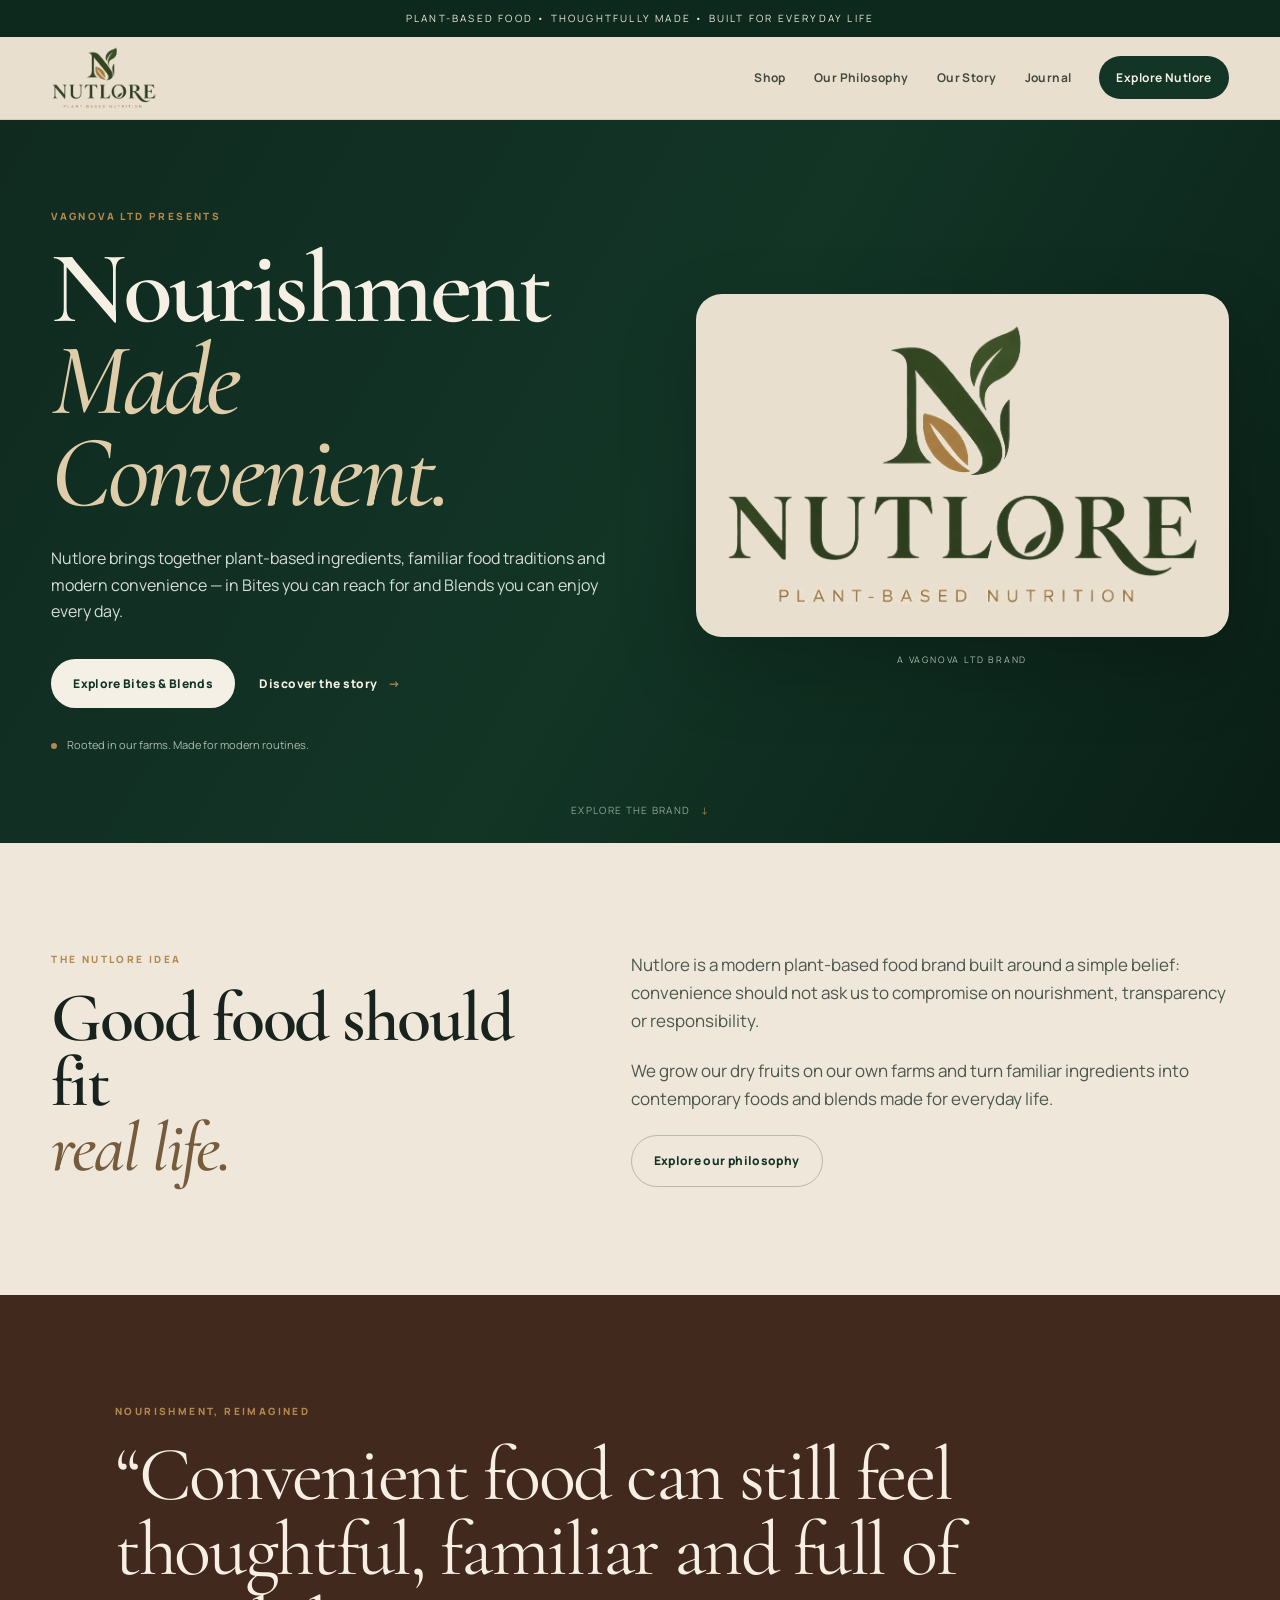
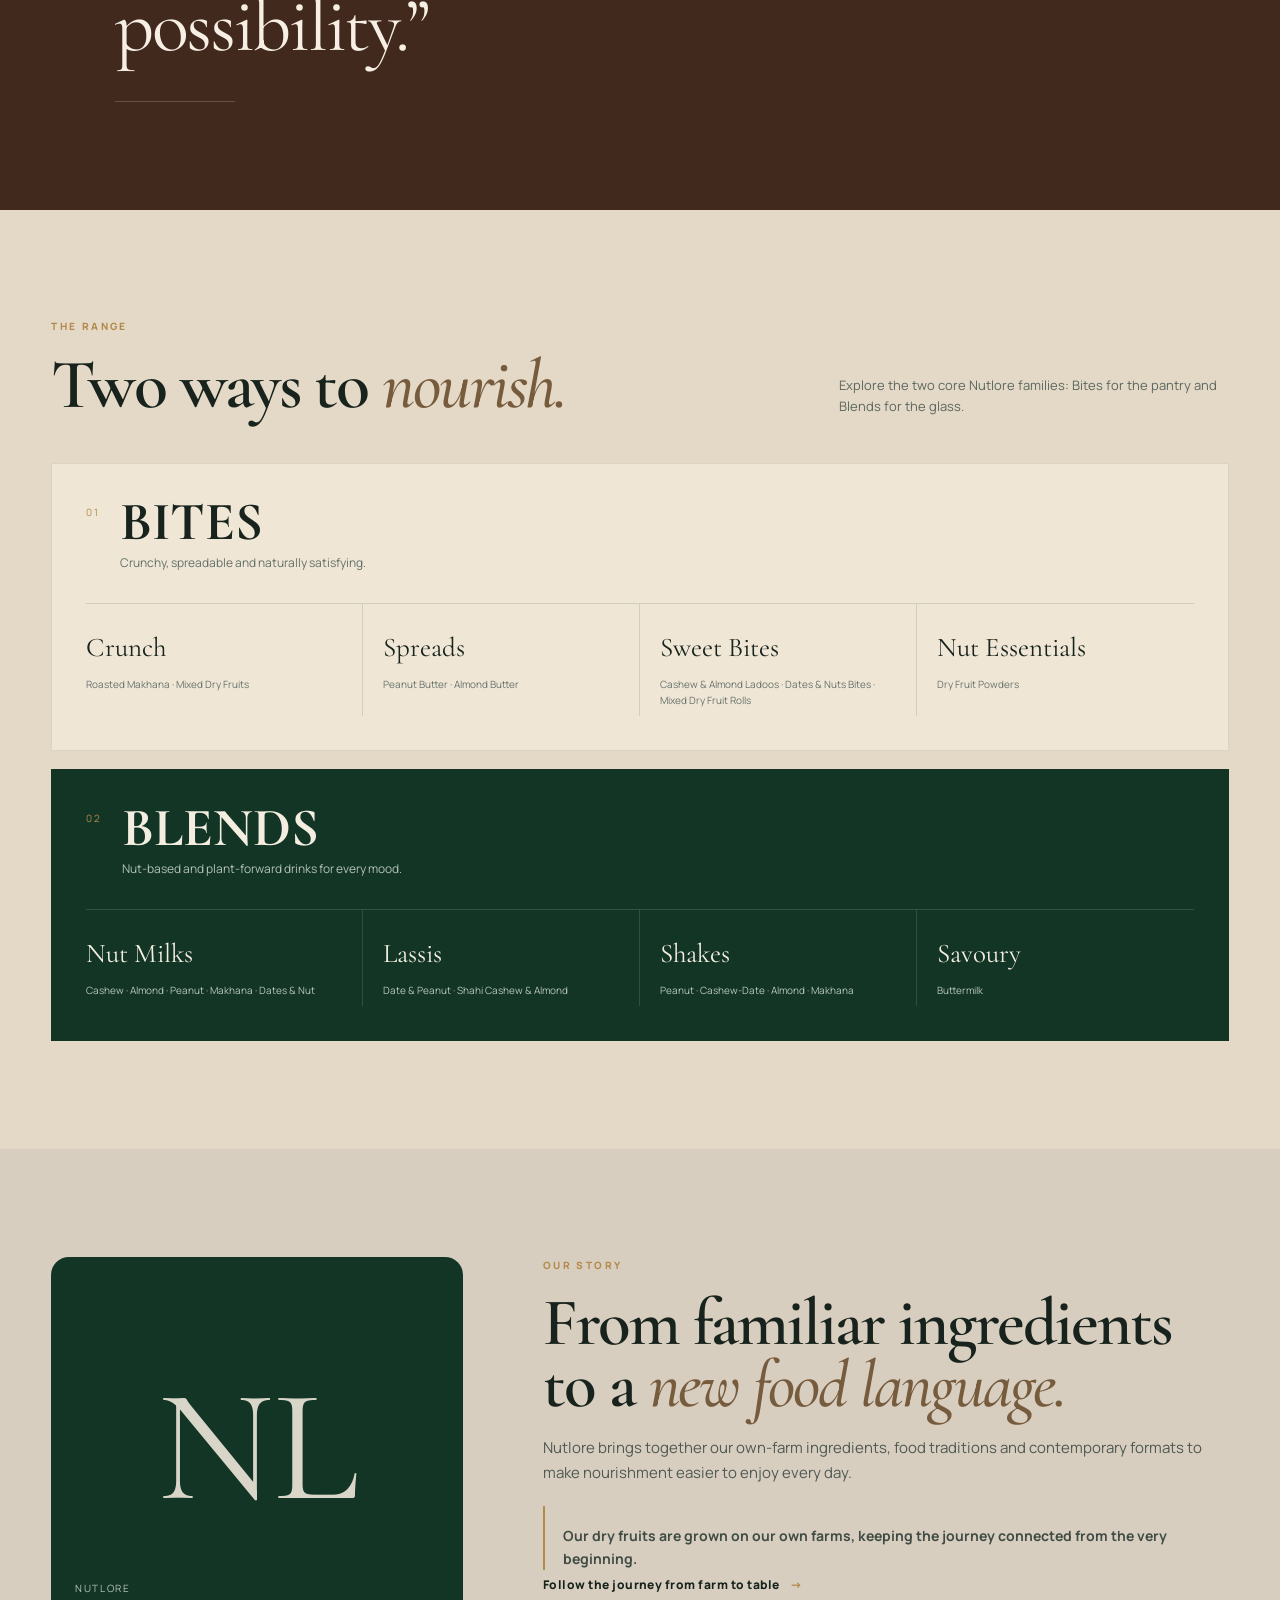
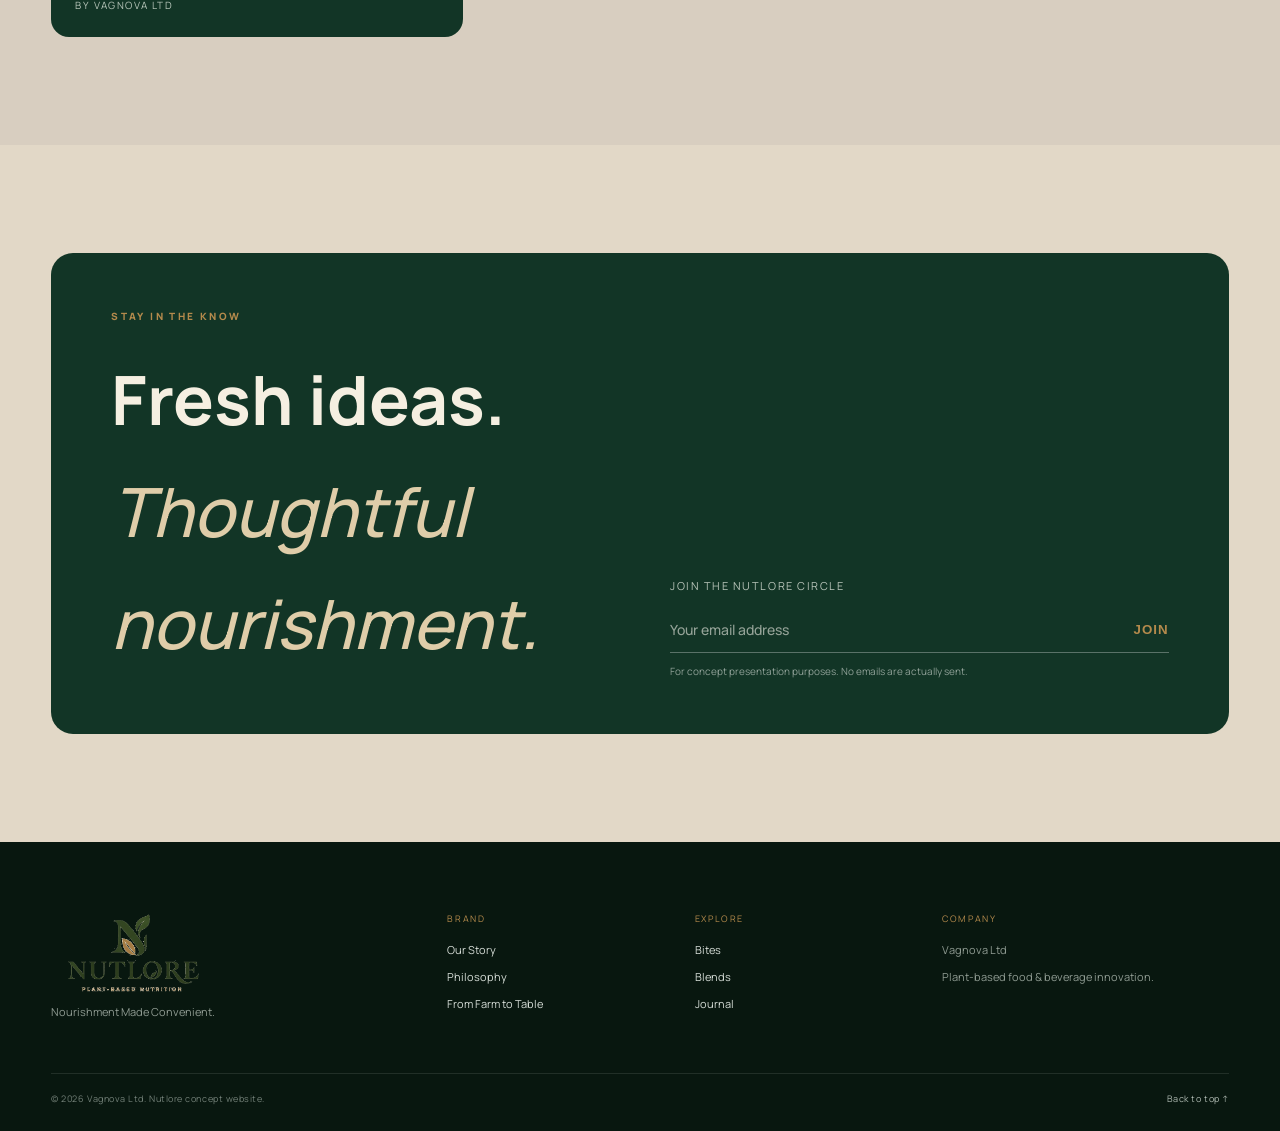
==== index.html @ 54aad98f "Add files via upload" ====
<!DOCTYPE html>
<html lang="en">
<head>
<meta charset="UTF-8" />
<meta name="viewport" content="width=device-width, initial-scale=1.0" />
<meta name="description" content="Nutlore — Nourishment Made Convenient. Plant-based bites and blends by Vagnova Ltd." />
<title>Nutlore — Nourishment Made Convenient</title>
<link rel="preconnect" href="https://fonts.googleapis.com" />
<link rel="preconnect" href="https://fonts.gstatic.com" crossorigin />
<link href="https://fonts.googleapis.com/css2?family=Cormorant+Garamond:wght@500;600;700&family=Manrope:wght@400;500;600;700&display=swap" rel="stylesheet" />
<link rel="stylesheet" href="styles.css" />
</head>
<body>
<div class="announcement">PLANT-BASED FOOD • THOUGHTFULLY MADE • BUILT FOR EVERYDAY LIFE</div>
<header class="site-header" id="top">
  <div class="container nav-wrap">
    <a class="brand-logo" href="index.html" aria-label="Nutlore home">
      <img src="assets/nutlore-logo-first-transparent.png" alt="Nutlore logo" />
    </a>
    <button class="menu-toggle" aria-label="Open menu" aria-expanded="false">☰</button>
    <nav class="nav" aria-label="Primary navigation">
      <a href="shop.html">Shop</a>
      <a href="philosophy.html">Our Philosophy</a>
      <a href="story.html">Our Story</a>
      <a href="journal.html">Journal</a>
      <a class="nav-cta" href="shop.html">Explore Nutlore</a>
    </nav>
  </div>
</header>

<main>

<section class="hero">
  <div class="container hero-grid">
    <div class="hero-copy">
      <p class="eyebrow">Vagnova Ltd presents</p>
      <h1>Nourishment<br /><em>Made Convenient.</em></h1>
      <p class="hero-text">Nutlore brings together plant-based ingredients, familiar food traditions and modern convenience — in Bites you can reach for and Blends you can enjoy every day.</p>
      <div class="hero-actions">
        <a class="button button-primary" href="shop.html">Explore Bites &amp; Blends</a>
        <a class="text-link" href="story.html">Discover the story <span>→</span></a>
      </div>
      <div class="hero-note"><span class="dot"></span>Rooted in our farms. Made for modern routines.</div>
    </div>
    <div class="hero-brand">
      <div class="logo-stage"><img src="assets/nutlore-logo-first-transparent.png" alt="Nutlore logo" /></div>
      <div class="logo-caption">A Vagnova Ltd brand</div>
    </div>
  </div>
  <div class="scroll-cue">Explore the brand <span>↓</span></div>
</section>

<section class="intro section-space">
  <div class="container intro-grid">
    <div><p class="eyebrow">The Nutlore idea</p><h2>Good food should fit<br /><em>real life.</em></h2></div>
    <div class="intro-copy">
      <p>Nutlore is a modern plant-based food brand built around a simple belief: convenience should not ask us to compromise on nourishment, transparency or responsibility.</p>
      <p>We grow our dry fruits on our own farms and turn familiar ingredients into contemporary foods and blends made for everyday life.</p>
      <a class="button button-outline" href="philosophy.html">Explore our philosophy</a>
    </div>
  </div>
</section>

<section class="manifesto section-space">
  <div class="container manifesto-inner">
    <p class="eyebrow">Nourishment, reimagined</p>
    <blockquote>“Convenient food can still feel thoughtful, familiar and full of possibility.”</blockquote>
    <div class="manifesto-line"></div>
  </div>
</section>

<section class="shop section-space">
  <div class="container">
    <div class="section-head">
      <div><p class="eyebrow">The range</p><h2>Two ways to <em>nourish.</em></h2></div>
      <p>Explore the two core Nutlore families: Bites for the pantry and Blends for the glass.</p>
    </div>
    <div class="category-block">
      <div class="category-title"><span class="category-number">01</span><div><h3>BITES</h3><p>Crunchy, spreadable and naturally satisfying.</p></div></div>
      <div class="subcategories">
        <div class="subcat"><span>Crunch</span><small>Roasted Makhana · Mixed Dry Fruits</small></div>
        <div class="subcat"><span>Spreads</span><small>Peanut Butter · Almond Butter</small></div>
        <div class="subcat"><span>Sweet Bites</span><small>Cashew &amp; Almond Ladoos · Dates &amp; Nuts Bites · Mixed Dry Fruit Rolls</small></div>
        <div class="subcat"><span>Nut Essentials</span><small>Dry Fruit Powders</small></div>
      </div>
    </div>
    <div class="category-block category-block-dark">
      <div class="category-title"><span class="category-number">02</span><div><h3>BLENDS</h3><p>Nut-based and plant-forward drinks for every mood.</p></div></div>
      <div class="subcategories">
        <div class="subcat"><span>Nut Milks</span><small>Cashew · Almond · Peanut · Makhana · Dates &amp; Nut</small></div>
        <div class="subcat"><span>Lassis</span><small>Date &amp; Peanut · Shahi Cashew &amp; Almond</small></div>
        <div class="subcat"><span>Shakes</span><small>Peanut · Cashew-Date · Almond · Makhana</small></div>
        <div class="subcat"><span>Savoury</span><small>Buttermilk</small></div>
      </div>
    </div>
  </div>
</section>

<section class="story section-space">
  <div class="container story-grid">
    <div class="story-mark"><span>NL</span><p>Nutlore<br />by Vagnova Ltd</p></div>
    <div class="story-copy">
      <p class="eyebrow">Our story</p><h2>From familiar ingredients to a <em>new food language.</em></h2>
      <p>Nutlore brings together our own-farm ingredients, food traditions and contemporary formats to make nourishment easier to enjoy every day.</p>
      <p class="story-farm-note">Our dry fruits are grown on our own farms, keeping the journey connected from the very beginning.</p>
      <a class="text-link" href="lore.html">Follow the journey from farm to table <span>→</span></a>
    </div>
  </div>
</section>

<section class="contact-cta section-space">
  <div class="container contact-panel">
    <div><p class="eyebrow">Stay in the know</p><h2>Fresh ideas.<br /><em>Thoughtful nourishment.</em></h2></div>
    <form class="newsletter-form">
      <label for="home-email">Join the Nutlore circle</label>
      <div class="input-row"><input type="email" id="home-email" placeholder="Your email address" required /><button type="submit">Join</button></div>
      <small class="form-note">For concept presentation purposes. No emails are actually sent.</small>
    </form>
  </div>
</section>
</main>
<footer class="site-footer">
  <div class="container footer-grid">
    <div>
      <div class="footer-brand-logo"><img src="assets/nutlore-logo-first-transparent.png" alt="Nutlore" /></div>
      <p>Nourishment Made Convenient.</p>
    </div>
    <div><span class="footer-label">Brand</span><a href="story.html">Our Story</a><a href="philosophy.html">Philosophy</a><a href="lore.html">From Farm to Table</a></div>
    <div><span class="footer-label">Explore</span><a href="shop.html">Bites</a><a href="shop.html#blends">Blends</a><a href="journal.html">Journal</a></div>
    <div><span class="footer-label">Company</span><p>Vagnova Ltd</p><p>Plant-based food &amp; beverage innovation.</p></div>
  </div>
  <div class="container footer-bottom"><span>© <span data-current-year></span> Vagnova Ltd. Nutlore concept website.</span><a href="#top">Back to top ↑</a></div>
</footer>

<script src="script.js"></script>
</body>
</html>
---- styles.css ----
:root{
  --forest:#123526;
  --forest-2:#1b4533;
  --forest-3:#0d291e;
  --walnut:#42291e;
  --brown-2:#5a3929;
  --beige:#c9b18c;
  --cream:#e9dfce;
  --paper:#eee7da;
  --paper-2:#ded3c1;
  --gold:#b48a4c;
  --ink:#17231c;
  --muted:#5c665f;
  --light-ink:#d7ddd7;
  --line:rgba(18,53,38,.18);
  --shadow:0 18px 50px rgba(18,35,26,.12);
  --serif:'Cormorant Garamond', Georgia, serif;
  --sans:'Manrope', Arial, sans-serif;
}
*{box-sizing:border-box;margin:0;padding:0}
html{scroll-behavior:smooth}
body{font-family:var(--sans);background:var(--paper);color:var(--ink);line-height:1.65;overflow-x:hidden;cursor:url('assets/almond-cursor.svg') 12 12, auto}
a,button{cursor:url('assets/almond-cursor.svg') 12 12, pointer}
input,textarea{cursor:text}
a{color:inherit;text-decoration:none}
img{display:block;max-width:100%}
.container{width:min(1180px,92vw);margin:0 auto}
.section-space{padding:108px 0}
.announcement{background:var(--forest-3);color:#efe8d6;font-size:10px;letter-spacing:.22em;text-align:center;padding:10px 16px}
.site-header{position:sticky;top:0;z-index:30;background:rgba(233,223,206,.96);backdrop-filter:blur(16px);border-bottom:1px solid rgba(18,53,38,.12)}
.nav-wrap{height:82px;display:flex;align-items:center;justify-content:space-between}
.brand-logo{display:flex;align-items:center;width:164px;height:64px;overflow:visible}
.brand-logo img{width:100%;height:100%;object-fit:contain;object-position:left center}
.nav{display:flex;align-items:center;gap:28px;font-size:12px;font-weight:700;letter-spacing:.035em}
.nav a{opacity:.8;transition:opacity .2s ease,transform .2s ease}.nav a:hover{opacity:1;transform:translateY(-1px)}
.nav-cta{background:var(--forest);color:#f6f0e4;padding:12px 17px;border-radius:999px;opacity:1!important}
.menu-toggle{display:none;border:0;background:none;font-size:25px;color:var(--forest)}
.hero{position:relative;background:linear-gradient(120deg,#102a20 0%,#123526 52%,#0a1f16 100%);color:#f6f0e4;min-height:720px;display:flex;align-items:center;overflow:hidden}
.hero-grid{display:grid;grid-template-columns:1.05fr .95fr;gap:55px;align-items:center;position:relative;z-index:2;padding:88px 0}
.hero-copy{max-width:650px}
.eyebrow{text-transform:uppercase;letter-spacing:.24em;font-size:10px;font-weight:800;color:var(--gold);margin-bottom:18px}
.hero h1{font-family:var(--serif);font-size:clamp(58px,8vw,105px);line-height:.9;font-weight:600;letter-spacing:-.035em}
.hero h1 em,.contact-panel h2 em{font-style:italic;font-weight:500;color:#dfcda9}
.hero-text{max-width:590px;margin-top:27px;color:#d7ddd7;font-size:16px}
.hero-actions{display:flex;align-items:center;gap:24px;margin-top:34px;flex-wrap:wrap}
.button{display:inline-flex;align-items:center;justify-content:center;border-radius:999px;padding:15px 22px;font-size:12px;font-weight:800;letter-spacing:.03em;transition:transform .2s ease,box-shadow .2s ease}
.button:hover{transform:translateY(-2px);box-shadow:0 12px 30px rgba(0,0,0,.16)}
.button-primary{background:#f5f0e6;color:var(--forest)}
.button-dark{background:var(--forest);color:#f5efe2}
.button-outline{border:1px solid rgba(18,53,38,.25);color:var(--forest)}
.text-link{font-size:12px;font-weight:800;letter-spacing:.04em}.text-link span{margin-left:8px;color:var(--gold)}
.hero-note{display:flex;align-items:center;gap:10px;color:#aabbb0;font-size:11px;margin-top:28px}.dot{width:6px;height:6px;border-radius:50%;background:var(--gold)}
.hero-brand{display:flex;flex-direction:column;align-items:center;justify-content:center;min-height:420px}
.logo-stage{width:min(100%,560px);background:var(--cream);border-radius:26px;box-shadow:0 30px 80px rgba(0,0,0,.20);padding:24px}
.logo-stage img{width:100%;mix-blend-mode:normal}
.logo-caption{text-transform:uppercase;font-size:9px;letter-spacing:.2em;color:#abb9af;margin-top:16px}
.scroll-cue{position:absolute;bottom:24px;left:50%;transform:translateX(-50%);font-size:10px;letter-spacing:.13em;text-transform:uppercase;color:#91a297;z-index:2}.scroll-cue span{color:var(--gold);margin-left:7px}
.page-hero{background:linear-gradient(135deg,var(--forest-3),var(--forest) 58%,#203f2f);color:#f6f0e4;padding:120px 0 105px;position:relative;overflow:hidden}
.page-hero .hero-ornament{position:absolute;right:-70px;top:-120px;width:420px;height:420px;border:1px solid rgba(255,255,255,.08);border-radius:50%}.page-hero .hero-ornament::after{content:"";position:absolute;inset:55px;border:1px solid rgba(255,255,255,.06);border-radius:50%}
.page-hero h1{font-family:var(--serif);font-size:clamp(64px,8vw,110px);line-height:.88;max-width:900px;letter-spacing:-.04em}.page-hero h1 em{color:#d8c6a4;font-style:italic;font-weight:500}.page-hero p:not(.eyebrow){max-width:720px;color:#c5d0c8;margin-top:24px;font-size:16px}
.intro{background:var(--paper)}
.intro-grid{display:grid;grid-template-columns:.9fr 1.1fr;gap:90px;align-items:start}.intro h2,.section-head h2,.featured-top h2,.story h2,.purpose h2,.journal h2{font-family:var(--serif);font-size:70px;line-height:.93;letter-spacing:-.03em;font-weight:600}.intro h2 em,.section-head h2 em,.featured-top h2 em,.story h2 em,.purpose h2 em,.journal h2 em{font-style:italic;font-weight:500;color:#765b3d}.intro-copy{max-width:700px}.intro-copy p{font-size:17px;color:#4c574f;margin-bottom:22px}
.section-head,.featured-top{display:flex;justify-content:space-between;align-items:flex-end;gap:40px;margin-bottom:46px}.section-head>p,.featured-top>p{max-width:390px;color:var(--muted);font-size:13px}.pillars{background:var(--paper-2)}
.pillar-grid{display:grid;grid-template-columns:repeat(4,1fr);gap:0;border-top:1px solid rgba(66,41,30,.18);border-bottom:1px solid rgba(66,41,30,.18)}
.pillar-card{padding:28px 24px 32px;border-right:1px solid rgba(66,41,30,.18)}.pillar-card:last-child{border-right:0}.pillar-card>span,.goal-card>span{font-size:9px;letter-spacing:.2em;color:var(--gold)}.pillar-card h3{font-family:var(--serif);font-size:32px;line-height:1;margin:38px 0 10px;color:var(--walnut)}.pillar-card p{font-size:12px;color:#5f675f}
.shop{background:#e4d9c7}.category-block{background:#efe6d6;padding:34px;margin-top:18px;border:1px solid rgba(66,41,30,.10)}.category-block-dark{background:var(--forest);color:#f4eee1;border-color:transparent}.category-title{display:flex;gap:20px;align-items:flex-start}.category-number{font-size:10px;letter-spacing:.18em;color:var(--gold);padding-top:6px}.category-title h3{font-family:var(--serif);font-size:54px;line-height:.88}.category-title p{font-size:12px;color:#637067;margin-top:7px}.category-block-dark .category-title p{color:#b4c2b8}.subcategories{display:grid;grid-template-columns:repeat(4,1fr);gap:0;margin-top:30px;border-top:1px solid rgba(18,53,38,.14)}.category-block-dark .subcategories{border-top-color:rgba(255,255,255,.14)}.subcat{padding:22px 20px 8px 0;border-right:1px solid rgba(18,53,38,.13)}.subcat:not(:first-child){padding-left:20px}.category-block-dark .subcat{border-right-color:rgba(255,255,255,.13)}.subcat:last-child{border-right:0}.subcat span{display:block;font-family:var(--serif);font-size:27px}.subcat small{display:block;font-size:10px;line-height:1.6;color:#68736c;margin-top:6px}.category-block-dark .subcat small{color:#b9c6bd}
.product-grid{display:grid;grid-template-columns:repeat(4,1fr);gap:18px}.product-card{background:#f7f0e3;border:1px solid rgba(18,53,38,.09);overflow:hidden}.product-visual{height:220px;position:relative;display:flex;align-items:center;justify-content:center;overflow:hidden}.visual-label{position:absolute;top:18px;left:18px;font-size:9px;letter-spacing:.18em;font-weight:800;opacity:.72}.product-green .product-visual{background:#284d39;color:#edf2eb}.product-cream .product-visual{background:#d6c3a2;color:#3d2d20}.product-brown .product-visual{background:#604333;color:#f1e7d7}.product-olive .product-visual{background:#596845;color:#eef0df}.visual-shape{font-size:88px;line-height:1;opacity:.75}.jar-shape{width:92px;height:78px;border-radius:10px 10px 20px 20px;background:linear-gradient(#f2eadc 0 18%,#c6b391 18% 100%);box-shadow:0 16px 25px rgba(0,0,0,.18)}.jar-shape::before{content:"ALMOND\A BUTTER";white-space:pre;position:absolute;inset:33px 0 0;text-align:center;font-family:var(--serif);font-size:15px;line-height:1;color:#3d2d20}.date-shape{width:84px;height:105px;border-radius:45% 55% 48% 52%/42% 56% 44% 58%;background:#2d1a12;box-shadow:inset -12px -12px 15px rgba(255,255,255,.05),0 18px 25px rgba(0,0,0,.18)}.bottle-shape{width:70px;height:132px;border-radius:20px 20px 17px 17px;background:linear-gradient(180deg,#f0ecd7,#bcc5aa);border:3px solid rgba(255,255,255,.13);box-shadow:0 18px 26px rgba(0,0,0,.18)}.bottle-shape::before{content:"CASHEW\A MILK";white-space:pre;position:absolute;top:50px;width:100%;text-align:center;font-family:var(--serif);font-size:15px;line-height:1;color:#23412f}.ingredient-ring{position:absolute;bottom:-23px;right:-18px;width:105px;height:105px;border:1px solid currentColor;border-radius:50%;display:flex;align-items:center;justify-content:center;font-size:8px;letter-spacing:.18em;opacity:.35;transform:rotate(-14deg)}.product-meta{padding:22px}.product-meta span{display:block;font-size:9px;letter-spacing:.16em;text-transform:uppercase;color:#7c857d}.product-meta strong{display:block;font-family:var(--serif);font-size:27px;margin:8px 0 6px}.product-meta p{font-size:12px;color:#687169}
.manifesto{background:var(--walnut);color:#f7efe3}.manifesto-inner{max-width:1050px}.manifesto blockquote{font-family:var(--serif);font-size:clamp(48px,6vw,84px);line-height:.98;max-width:980px;letter-spacing:-.03em}.manifesto-line{height:1px;background:rgba(255,255,255,.18);width:120px;margin-top:38px}
.story{background:#d8cec0}.story-grid{display:grid;grid-template-columns:.75fr 1.25fr;gap:80px}.story-mark{min-height:380px;background:var(--forest);color:#efe8db;display:flex;flex-direction:column;align-items:center;justify-content:center;border-radius:18px;position:relative;overflow:hidden}.story-mark span{font-family:var(--serif);font-size:160px;line-height:.75;opacity:.9}.story-mark p{position:absolute;bottom:24px;left:24px;font-size:10px;letter-spacing:.16em;text-transform:uppercase;color:#b7c5b9}.story-copy h2{font-size:67px}.story-copy p:not(.eyebrow){max-width:680px;color:#4f5952;font-size:15px;margin-top:20px}.story-farm-note{padding:18px 0 0 18px;border-left:2px solid var(--gold);color:#3f4b43 !important;font-size:14px !important;font-weight:700}
.purpose{background:var(--paper)}.purpose-grid{display:grid;grid-template-columns:1.3fr .7fr;gap:18px}.purpose-card{padding:35px;background:#e1d6c4;border:1px solid var(--line);min-height:260px}.purpose-main{background:var(--forest);color:#f5efe2;border-color:transparent}.card-kicker{font-size:9px;letter-spacing:.2em;color:var(--gold)}.purpose-card h3{font-family:var(--serif);font-size:33px;line-height:1.12;margin-top:50px}.goals-grid{display:grid;grid-template-columns:repeat(3,1fr);gap:18px;margin-top:18px}.goal-card{padding:28px;border-top:1px solid var(--line);background:#e6dccb}.goal-card h3{font-family:var(--serif);font-size:28px;margin:24px 0 8px}.goal-card p{font-size:13px;color:var(--muted)}
.journal{background:#d2c8b9}.journal-grid{display:grid;grid-template-columns:1.15fr .85fr .85fr;gap:18px}.journal-card{min-height:300px;padding:28px;background:#ebe2d3;border:1px solid rgba(74,44,32,.12);display:flex;flex-direction:column}.journal-card.large{background:var(--forest);color:#f5efe2}.journal-card span{font-size:9px;letter-spacing:.2em;color:var(--gold)}.journal-card h3{font-family:var(--serif);font-size:35px;line-height:1;margin:38px 0 10px}.journal-card p{font-size:13px;color:#59635b;max-width:340px}.journal-card.large p{color:#c6cec8}.journal-card a{margin-top:auto;font-size:11px;font-weight:800;letter-spacing:.04em}
.contact-cta{background:#e2d8c7}.contact-panel{background:var(--forest);color:#f5efe1;padding:55px 60px;border-radius:22px;display:grid;grid-template-columns:1fr 1fr;gap:60px;align-items:end}.contact-panel h2{font-size:68px}.newsletter-form label{display:block;font-size:11px;letter-spacing:.14em;text-transform:uppercase;color:#b7c3b8;margin-bottom:12px}.input-row{display:flex;border-bottom:1px solid rgba(255,255,255,.3)}.input-row input{flex:1;background:transparent;border:0;outline:0;color:#f5efe1;font:500 14px var(--sans);padding:13px 0}.input-row input::placeholder{color:#95a398}.input-row button{border:0;background:transparent;color:var(--gold);font-weight:800;letter-spacing:.08em;text-transform:uppercase;padding:0 0 0 15px}.newsletter-form small{display:block;color:#8fa097;font-size:10px;margin-top:10px}
.site-footer{background:#08170f;color:#d8ded7;padding:70px 0 25px}.footer-grid{display:grid;grid-template-columns:1.7fr 1fr 1fr 1.35fr;gap:35px}.footer-brand-logo{width:164px;height:82px;display:flex;align-items:flex-start}.footer-brand-logo img{width:100%;height:100%;object-fit:contain}.site-footer p{color:#8f9b92;font-size:11px;margin-top:9px}.footer-label{display:block;color:var(--gold);font-size:9px;text-transform:uppercase;letter-spacing:.18em;margin-bottom:14px}.footer-grid a{display:block;font-size:11px;color:#d6ddd7;margin:9px 0}.footer-bottom{border-top:1px solid rgba(255,255,255,.1);margin-top:50px;padding-top:18px;display:flex;justify-content:space-between;font-size:9px;color:#738078;letter-spacing:.06em}.footer-bottom a{color:#aeb9b1}
/* Farm-to-table lore */
.lore-strip{background:var(--cream);padding:30px 0;border-top:1px solid var(--line);border-bottom:1px solid var(--line)}
.lore-strip-inner{display:flex;justify-content:space-between;align-items:center;gap:20px}.lore-strip strong{font-family:var(--serif);font-size:30px}.lore-strip span{font-size:11px;text-transform:uppercase;letter-spacing:.16em;color:var(--gold)}
.process{background:var(--paper)}.process-grid{display:grid;grid-template-columns:repeat(3,1fr);gap:18px}.process-card{min-height:230px;padding:28px;background:#e6dccb;border:1px solid var(--line);position:relative;overflow:hidden}.process-card::after{content:"";position:absolute;right:-42px;bottom:-42px;width:120px;height:120px;border:1px solid rgba(18,53,38,.12);border-radius:50%}.process-card span{font-size:9px;letter-spacing:.2em;color:var(--gold)}.process-card h3{font-family:var(--serif);font-size:34px;line-height:1;margin:34px 0 10px}.process-card p{font-size:12px;color:#59645c;max-width:290px}.team{background:var(--forest);color:#f4eee1}.team .section-head>p{color:#b7c3ba}.team-grid{display:grid;grid-template-columns:repeat(5,1fr);gap:12px}.team-card{padding:22px 18px;border:1px solid rgba(255,255,255,.13);min-height:145px;display:flex;flex-direction:column;justify-content:flex-end}.team-card span{font-size:9px;letter-spacing:.16em;color:var(--gold);margin-bottom:8px}.team-card strong{font-family:var(--serif);font-size:27px;font-weight:600}.team-card em{font-size:10px;color:#adbab1;margin-top:4px;font-style:normal}
.quote-panel{background:#d4c8b7}.quote-panel blockquote{font-family:var(--serif);font-size:56px;line-height:1;max-width:860px;color:var(--walnut)}
.split-panel{display:grid;grid-template-columns:1fr 1fr}.split-panel>div{padding:75px}.split-dark{background:var(--forest);color:#f3eee4}.split-light{background:#e5dac9}.split-panel h2{font-family:var(--serif);font-size:59px;line-height:.92;margin:15px 0 18px}.split-panel p{font-size:14px;max-width:560px}.split-dark p{color:#c0cbc3}.split-light p{color:#5c665f}
.product-list{background:var(--paper)}.product-list-grid{display:grid;grid-template-columns:repeat(2,1fr);gap:18px}.product-list-card{padding:28px;background:#e7ddcc;border:1px solid var(--line);display:grid;grid-template-columns:110px 1fr;gap:24px;align-items:center}.product-list-icon{width:110px;height:110px;border-radius:18px;background:var(--forest);display:flex;align-items:center;justify-content:center;color:#e6d3ad;font-family:var(--serif);font-size:42px}.product-list-card h3{font-family:var(--serif);font-size:31px;line-height:1}.product-list-card small{display:block;color:var(--gold);font-size:9px;text-transform:uppercase;letter-spacing:.16em;margin-bottom:9px}.product-list-card p{font-size:12px;color:#5b655e;margin-top:8px}
.journal-detail{background:var(--paper)}.article-grid{display:grid;grid-template-columns:repeat(3,1fr);gap:18px}.article-card{background:#e4dac8;padding:30px;min-height:330px;border:1px solid var(--line);display:flex;flex-direction:column}.article-card:nth-child(2){background:#d9cdbd}.article-card:nth-child(3){background:#e9dfcf}.article-card span{font-size:9px;letter-spacing:.18em;color:var(--gold)}.article-card h3{font-family:var(--serif);font-size:38px;line-height:.96;margin-top:55px}.article-card p{font-size:13px;color:#5a655d;margin-top:14px}.article-card a{margin-top:auto;font-size:11px;font-weight:800}
.page-note{background:var(--walnut);color:#f6efe4;padding:28px 0}.page-note p{font-size:12px;color:#d5cfc5;max-width:860px}.page-note strong{color:#fff1d1}
@media(max-width:980px){
  .nav{display:none;position:absolute;top:82px;left:0;right:0;background:var(--cream);padding:24px 4vw;flex-direction:column;align-items:flex-start;border-bottom:1px solid var(--line)}
  .nav.open{display:flex}.menu-toggle{display:block}
  .hero-grid,.intro-grid,.story-grid,.contact-panel,.purpose-grid,.split-panel{grid-template-columns:1fr}.hero{min-height:auto}.hero-brand{order:-1}.hero-grid{gap:26px}.logo-stage{max-width:520px}.pillar-grid,.product-grid,.subcategories,.goals-grid,.journal-grid,.process-grid,.team-grid,.article-grid{grid-template-columns:repeat(2,1fr)}.product-list-grid{grid-template-columns:1fr}.story-mark{min-height:300px}.section-head,.featured-top{align-items:flex-start;flex-direction:column}.split-panel>div{padding:60px 5vw}.hero-brand{min-height:auto}
}
@media(max-width:600px){
  .section-space{padding:80px 0}.nav-wrap{height:72px}.nav{top:72px}.brand-logo{width:145px;height:58px}.hero-grid{padding:70px 0 85px}.hero h1,.page-hero h1{font-size:61px}.page-hero{padding:90px 0 80px}.hero-text{font-size:14px}.intro h2,.section-head h2,.featured-top h2,.story-copy h2,.purpose h2,.journal h2,.contact-panel h2{font-size:52px}.pillar-grid,.product-grid,.subcategories,.goals-grid,.journal-grid,.process-grid,.team-grid,.article-grid{grid-template-columns:1fr}.product-list-card{grid-template-columns:80px 1fr;gap:18px}.product-list-icon{width:80px;height:80px;font-size:32px}.category-block{padding:26px}.category-title h3{font-size:46px}.subcat,.subcat:not(:first-child){padding-left:0;padding-right:0;border-right:0;border-bottom:1px solid rgba(18,53,38,.12);padding-bottom:16px}.category-block-dark .subcat{border-bottom-color:rgba(255,255,255,.12)}.subcat:last-child{border-bottom:0}.story-mark{min-height:250px}.purpose-card h3{margin-top:38px;font-size:29px}.manifesto blockquote,.quote-panel blockquote{font-size:48px}.footer-grid{grid-template-columns:1fr 1fr}.footer-bottom{flex-direction:column;gap:8px}.logo-stage{padding:18px;border-radius:18px}.split-panel h2{font-size:50px}.lore-strip-inner{align-items:flex-start;flex-direction:column}.team-card strong{font-size:24px}
}
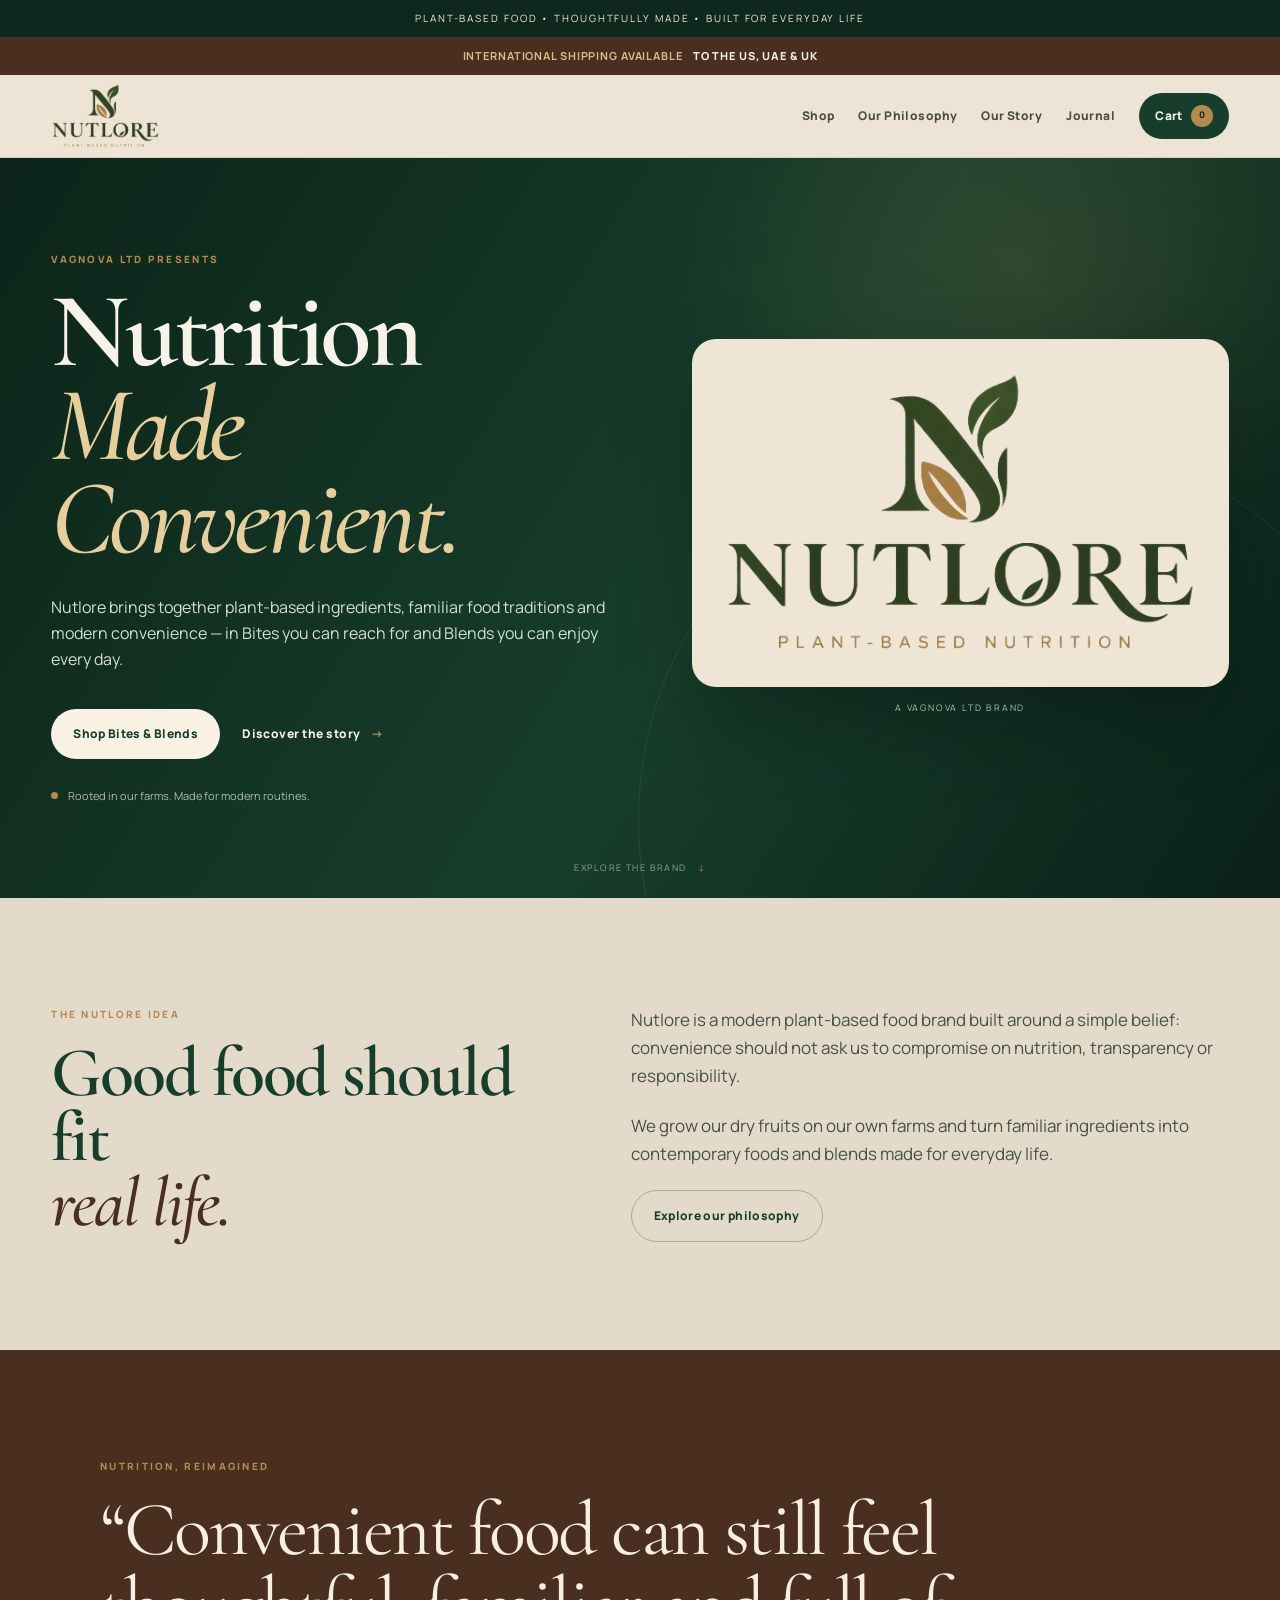
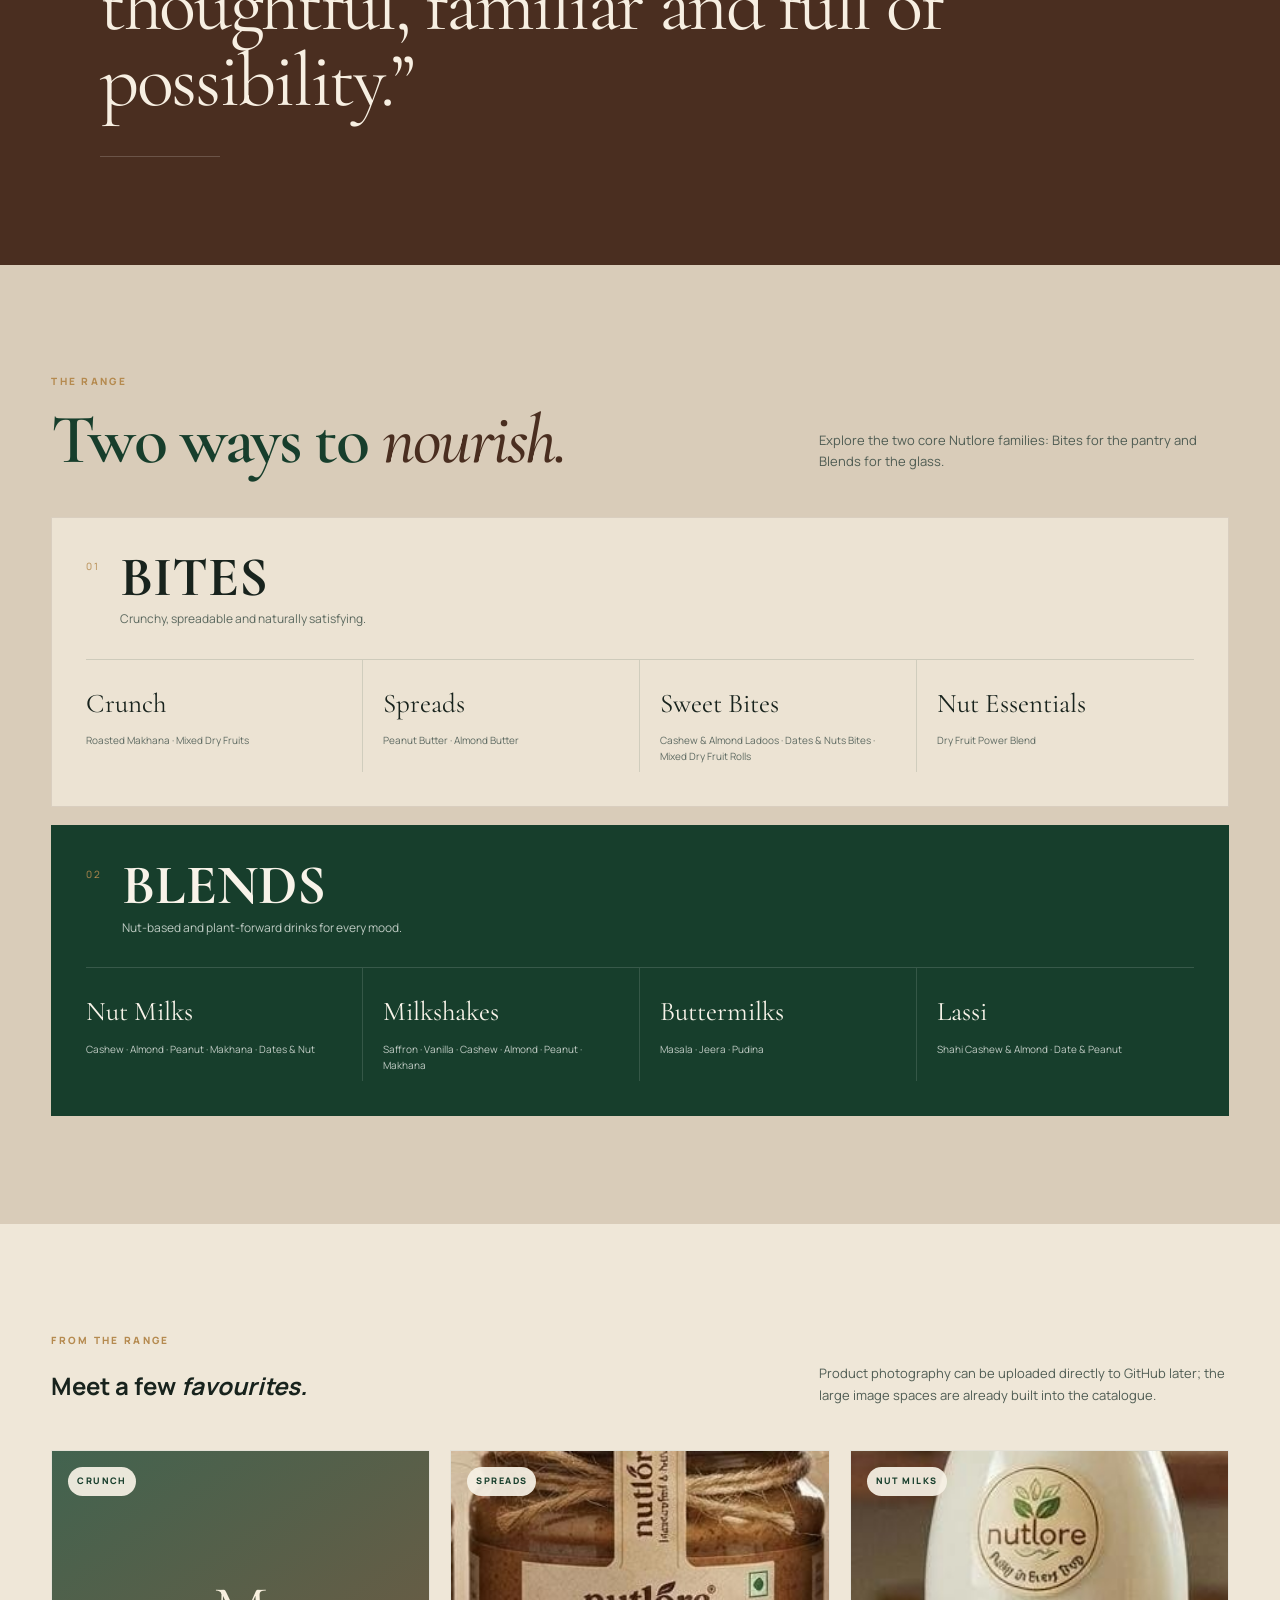
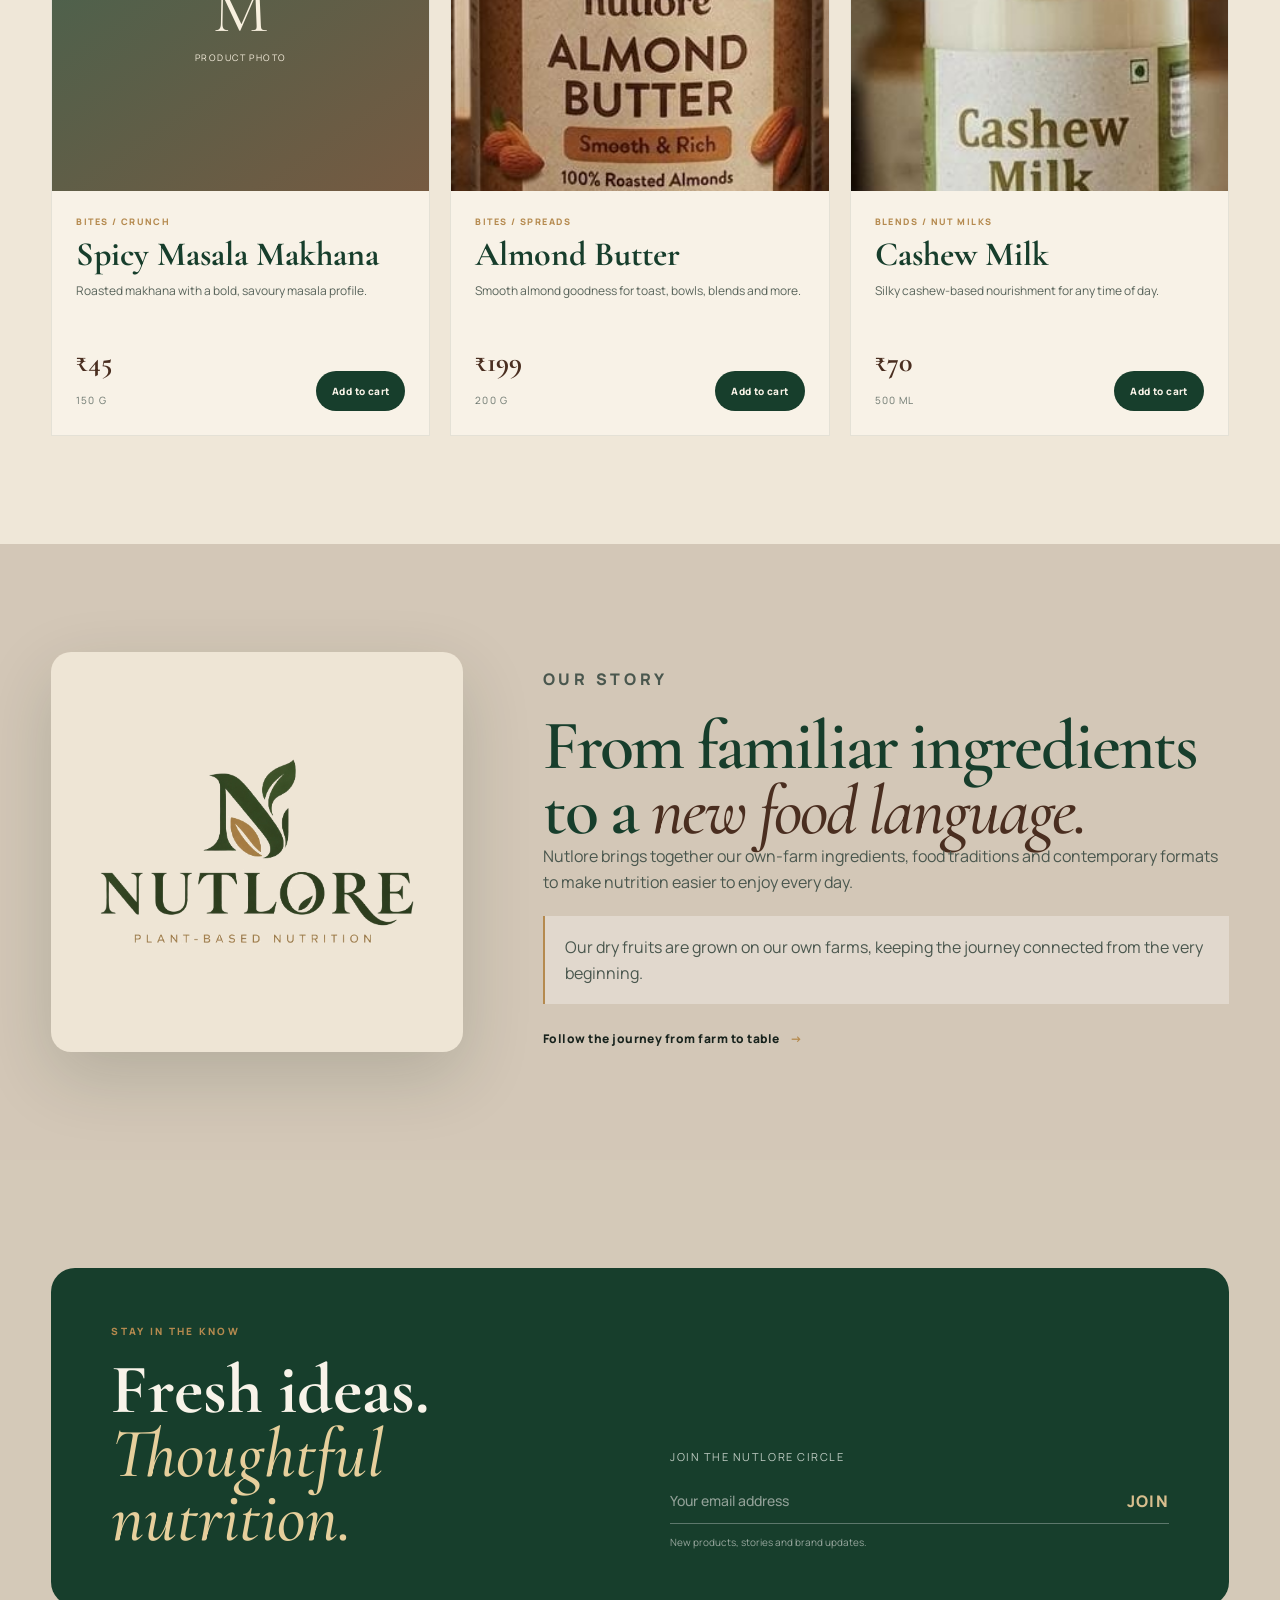
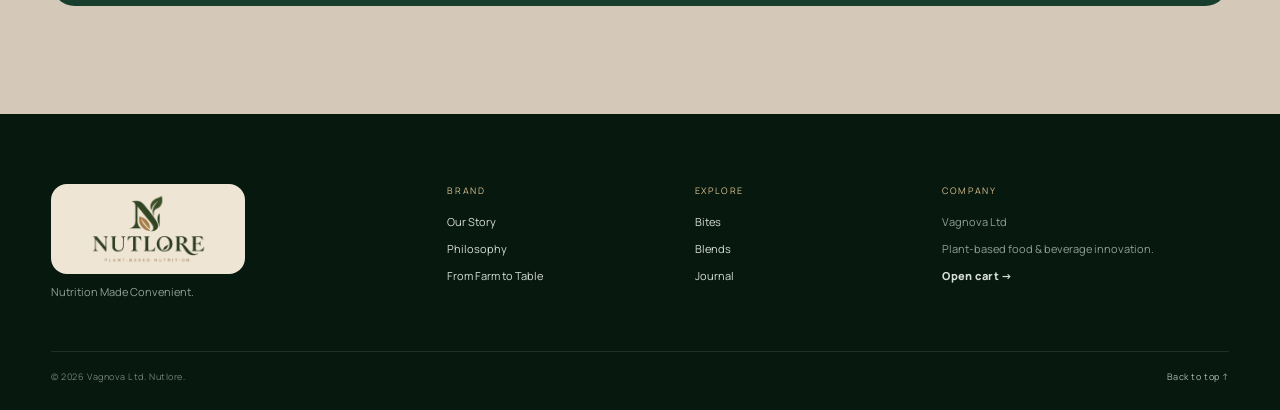
==== commit 39c85397: "Add files via upload" ====
--- a/index.html
+++ b/index.html
@@ -1,137 +1,26 @@
 <!DOCTYPE html>
-<html lang="en">
-<head>
-<meta charset="UTF-8" />
-<meta name="viewport" content="width=device-width, initial-scale=1.0" />
-<meta name="description" content="Nutlore — Nourishment Made Convenient. Plant-based bites and blends by Vagnova Ltd." />
-<title>Nutlore — Nourishment Made Convenient</title>
-<link rel="preconnect" href="https://fonts.googleapis.com" />
-<link rel="preconnect" href="https://fonts.gstatic.com" crossorigin />
-<link href="https://fonts.googleapis.com/css2?family=Cormorant+Garamond:wght@500;600;700&family=Manrope:wght@400;500;600;700&display=swap" rel="stylesheet" />
-<link rel="stylesheet" href="styles.css" />
-</head>
+<html lang="en"><head>
+<meta charset="UTF-8"><meta name="viewport" content="width=device-width,initial-scale=1.0">
+<meta name="description" content="Nutlore by Vagnova Ltd — nutrition made convenient through plant-based Bites and Blends.">
+<title>Nutlore — Nutrition Made Convenient</title>
+<link rel="icon" href="assets/favicon.png"><link rel="preconnect" href="https://fonts.googleapis.com"><link rel="preconnect" href="https://fonts.gstatic.com" crossorigin><link href="https://fonts.googleapis.com/css2?family=Cormorant+Garamond:wght@500;600;700&family=Manrope:wght@400;500;600;700;800&display=swap" rel="stylesheet"><link rel="stylesheet" href="styles.css"></head>
 <body>
 <div class="announcement">PLANT-BASED FOOD • THOUGHTFULLY MADE • BUILT FOR EVERYDAY LIFE</div>
-<header class="site-header" id="top">
-  <div class="container nav-wrap">
-    <a class="brand-logo" href="index.html" aria-label="Nutlore home">
-      <img src="assets/nutlore-logo-first-transparent.png" alt="Nutlore logo" />
-    </a>
-    <button class="menu-toggle" aria-label="Open menu" aria-expanded="false">☰</button>
-    <nav class="nav" aria-label="Primary navigation">
-      <a href="shop.html">Shop</a>
-      <a href="philosophy.html">Our Philosophy</a>
-      <a href="story.html">Our Story</a>
-      <a href="journal.html">Journal</a>
-      <a class="nav-cta" href="shop.html">Explore Nutlore</a>
-    </nav>
-  </div>
-</header>
-
+<div class="shipping-banner"><strong>International shipping available</strong><span>to the US, UAE &amp; UK</span></div>
+<header class="site-header" id="top"><div class="container nav-wrap">
+<a class="brand-logo" href="index.html" aria-label="Nutlore home"><img src="assets/nutlore-logo-first-transparent.png" alt="Nutlore logo"></a>
+<button class="menu-toggle" aria-label="Open menu" aria-expanded="false">☰</button>
+<nav class="nav" aria-label="Primary navigation">
+<a data-page="shop.html" href="shop.html">Shop</a><a data-page="philosophy.html" href="philosophy.html">Our Philosophy</a><a data-page="story.html" href="story.html">Our Story</a><a data-page="journal.html" href="journal.html">Journal</a><a class="nav-cta cart-link" href="cart.html" data-page="cart.html">Cart <span class="cart-count" data-cart-count>0</span></a>
+</nav></div></header>
 <main>
-
-<section class="hero">
-  <div class="container hero-grid">
-    <div class="hero-copy">
-      <p class="eyebrow">Vagnova Ltd presents</p>
-      <h1>Nourishment<br /><em>Made Convenient.</em></h1>
-      <p class="hero-text">Nutlore brings together plant-based ingredients, familiar food traditions and modern convenience — in Bites you can reach for and Blends you can enjoy every day.</p>
-      <div class="hero-actions">
-        <a class="button button-primary" href="shop.html">Explore Bites &amp; Blends</a>
-        <a class="text-link" href="story.html">Discover the story <span>→</span></a>
-      </div>
-      <div class="hero-note"><span class="dot"></span>Rooted in our farms. Made for modern routines.</div>
-    </div>
-    <div class="hero-brand">
-      <div class="logo-stage"><img src="assets/nutlore-logo-first-transparent.png" alt="Nutlore logo" /></div>
-      <div class="logo-caption">A Vagnova Ltd brand</div>
-    </div>
-  </div>
-  <div class="scroll-cue">Explore the brand <span>↓</span></div>
-</section>
-
-<section class="intro section-space">
-  <div class="container intro-grid">
-    <div><p class="eyebrow">The Nutlore idea</p><h2>Good food should fit<br /><em>real life.</em></h2></div>
-    <div class="intro-copy">
-      <p>Nutlore is a modern plant-based food brand built around a simple belief: convenience should not ask us to compromise on nourishment, transparency or responsibility.</p>
-      <p>We grow our dry fruits on our own farms and turn familiar ingredients into contemporary foods and blends made for everyday life.</p>
-      <a class="button button-outline" href="philosophy.html">Explore our philosophy</a>
-    </div>
-  </div>
-</section>
-
-<section class="manifesto section-space">
-  <div class="container manifesto-inner">
-    <p class="eyebrow">Nourishment, reimagined</p>
-    <blockquote>“Convenient food can still feel thoughtful, familiar and full of possibility.”</blockquote>
-    <div class="manifesto-line"></div>
-  </div>
-</section>
-
-<section class="shop section-space">
-  <div class="container">
-    <div class="section-head">
-      <div><p class="eyebrow">The range</p><h2>Two ways to <em>nourish.</em></h2></div>
-      <p>Explore the two core Nutlore families: Bites for the pantry and Blends for the glass.</p>
-    </div>
-    <div class="category-block">
-      <div class="category-title"><span class="category-number">01</span><div><h3>BITES</h3><p>Crunchy, spreadable and naturally satisfying.</p></div></div>
-      <div class="subcategories">
-        <div class="subcat"><span>Crunch</span><small>Roasted Makhana · Mixed Dry Fruits</small></div>
-        <div class="subcat"><span>Spreads</span><small>Peanut Butter · Almond Butter</small></div>
-        <div class="subcat"><span>Sweet Bites</span><small>Cashew &amp; Almond Ladoos · Dates &amp; Nuts Bites · Mixed Dry Fruit Rolls</small></div>
-        <div class="subcat"><span>Nut Essentials</span><small>Dry Fruit Powders</small></div>
-      </div>
-    </div>
-    <div class="category-block category-block-dark">
-      <div class="category-title"><span class="category-number">02</span><div><h3>BLENDS</h3><p>Nut-based and plant-forward drinks for every mood.</p></div></div>
-      <div class="subcategories">
-        <div class="subcat"><span>Nut Milks</span><small>Cashew · Almond · Peanut · Makhana · Dates &amp; Nut</small></div>
-        <div class="subcat"><span>Lassis</span><small>Date &amp; Peanut · Shahi Cashew &amp; Almond</small></div>
-        <div class="subcat"><span>Shakes</span><small>Peanut · Cashew-Date · Almond · Makhana</small></div>
-        <div class="subcat"><span>Savoury</span><small>Buttermilk</small></div>
-      </div>
-    </div>
-  </div>
-</section>
-
-<section class="story section-space">
-  <div class="container story-grid">
-    <div class="story-mark"><span>NL</span><p>Nutlore<br />by Vagnova Ltd</p></div>
-    <div class="story-copy">
-      <p class="eyebrow">Our story</p><h2>From familiar ingredients to a <em>new food language.</em></h2>
-      <p>Nutlore brings together our own-farm ingredients, food traditions and contemporary formats to make nourishment easier to enjoy every day.</p>
-      <p class="story-farm-note">Our dry fruits are grown on our own farms, keeping the journey connected from the very beginning.</p>
-      <a class="text-link" href="lore.html">Follow the journey from farm to table <span>→</span></a>
-    </div>
-  </div>
-</section>
-
-<section class="contact-cta section-space">
-  <div class="container contact-panel">
-    <div><p class="eyebrow">Stay in the know</p><h2>Fresh ideas.<br /><em>Thoughtful nourishment.</em></h2></div>
-    <form class="newsletter-form">
-      <label for="home-email">Join the Nutlore circle</label>
-      <div class="input-row"><input type="email" id="home-email" placeholder="Your email address" required /><button type="submit">Join</button></div>
-      <small class="form-note">For concept presentation purposes. No emails are actually sent.</small>
-    </form>
-  </div>
-</section>
+<section class="hero"><div class="container hero-grid"><div class="hero-copy"><p class="eyebrow">Vagnova Ltd presents</p><h1>Nutrition<br><em>Made Convenient.</em></h1><p class="hero-text">Nutlore brings together plant-based ingredients, familiar food traditions and modern convenience — in Bites you can reach for and Blends you can enjoy every day.</p><div class="hero-actions"><a class="button button-primary" href="shop.html">Shop Bites &amp; Blends</a><a class="text-link" href="story.html">Discover the story <span>→</span></a></div><div class="hero-note"><span class="dot"></span>Rooted in our farms. Made for modern routines.</div></div><div class="hero-brand"><div class="logo-stage"><img src="assets/nutlore-logo-first-transparent.png" alt="Nutlore brand logo"></div><div class="logo-caption">A Vagnova Ltd brand</div></div></div><div class="scroll-cue">Explore the brand <span>↓</span></div></section>
+<section class="intro section-space"><div class="container intro-grid"><div><p class="eyebrow">The Nutlore idea</p><h2>Good food should fit<br><em>real life.</em></h2></div><div class="intro-copy"><p>Nutlore is a modern plant-based food brand built around a simple belief: convenience should not ask us to compromise on nutrition, transparency or responsibility.</p><p>We grow our dry fruits on our own farms and turn familiar ingredients into contemporary foods and blends made for everyday life.</p><a class="button button-outline" href="philosophy.html">Explore our philosophy</a></div></div></section>
+<section class="manifesto section-space"><div class="container manifesto-inner"><p class="eyebrow">Nutrition, reimagined</p><blockquote>“Convenient food can still feel thoughtful, familiar and full of possibility.”</blockquote><div class="manifesto-line"></div></div></section>
+<section class="shop section-space"><div class="container"><div class="section-head"><div><p class="eyebrow">The range</p><h2>Two ways to <em>nourish.</em></h2></div><p>Explore the two core Nutlore families: Bites for the pantry and Blends for the glass.</p></div><div class="category-block"><div class="category-title"><span class="category-number">01</span><div><h3>BITES</h3><p>Crunchy, spreadable and naturally satisfying.</p></div></div><div class="subcategories"><div class="subcat"><span>Crunch</span><small>Roasted Makhana · Mixed Dry Fruits</small></div><div class="subcat"><span>Spreads</span><small>Peanut Butter · Almond Butter</small></div><div class="subcat"><span>Sweet Bites</span><small>Cashew &amp; Almond Ladoos · Dates &amp; Nuts Bites · Mixed Dry Fruit Rolls</small></div><div class="subcat"><span>Nut Essentials</span><small>Dry Fruit Power Blend</small></div></div></div><div class="category-block category-block-dark"><div class="category-title"><span class="category-number">02</span><div><h3>BLENDS</h3><p>Nut-based and plant-forward drinks for every mood.</p></div></div><div class="subcategories"><div class="subcat"><span>Nut Milks</span><small>Cashew · Almond · Peanut · Makhana · Dates &amp; Nut</small></div><div class="subcat"><span>Milkshakes</span><small>Saffron · Vanilla · Cashew · Almond · Peanut · Makhana</small></div><div class="subcat"><span>Buttermilks</span><small>Masala · Jeera · Pudina</small></div><div class="subcat"><span>Lassi</span><small>Shahi Cashew &amp; Almond · Date &amp; Peanut</small></div></div></div></div></section>
+<section class="featured section-space"><div class="container"><div class="featured-top"><div><p class="eyebrow">From the range</p><h2>Meet a few <em>favourites.</em></h2></div><p>Product photography can be uploaded directly to GitHub later; the large image spaces are already built into the catalogue.</p></div><div class="product-grid" data-featured-products></div></div></section>
+<section class="story section-space"><div class="container story-grid"><div class="story-mark"><img src="assets/nutlore-logo-first-transparent.png" alt="Nutlore logo"></div><div class="story-copy"><p class="eyebrow">Our story</p><h2>From familiar ingredients to a <em>new food language.</em></h2><p>Nutlore brings together our own-farm ingredients, food traditions and contemporary formats to make nutrition easier to enjoy every day.</p><p class="story-farm-note">Our dry fruits are grown on our own farms, keeping the journey connected from the very beginning.</p><a class="text-link" href="lore.html">Follow the journey from farm to table <span>→</span></a></div></div></section>
+<section class="contact-cta section-space"><div class="container contact-panel"><div><p class="eyebrow">Stay in the know</p><h2>Fresh ideas.<br><em>Thoughtful nutrition.</em></h2></div><form class="newsletter-form"><label for="home-email">Join the Nutlore circle</label><div class="input-row"><input type="email" id="home-email" placeholder="Your email address" required><button type="submit">Join</button></div><small class="form-note">New products, stories and brand updates.</small></form></div></section>
 </main>
-<footer class="site-footer">
-  <div class="container footer-grid">
-    <div>
-      <div class="footer-brand-logo"><img src="assets/nutlore-logo-first-transparent.png" alt="Nutlore" /></div>
-      <p>Nourishment Made Convenient.</p>
-    </div>
-    <div><span class="footer-label">Brand</span><a href="story.html">Our Story</a><a href="philosophy.html">Philosophy</a><a href="lore.html">From Farm to Table</a></div>
-    <div><span class="footer-label">Explore</span><a href="shop.html">Bites</a><a href="shop.html#blends">Blends</a><a href="journal.html">Journal</a></div>
-    <div><span class="footer-label">Company</span><p>Vagnova Ltd</p><p>Plant-based food &amp; beverage innovation.</p></div>
-  </div>
-  <div class="container footer-bottom"><span>© <span data-current-year></span> Vagnova Ltd. Nutlore concept website.</span><a href="#top">Back to top ↑</a></div>
-</footer>
-
-<script src="script.js"></script>
-</body>
-</html>
+<footer class="site-footer"><div class="container footer-grid"><div><div class="footer-brand-wrap"><img src="assets/nutlore-logo-first-transparent.png" alt="Nutlore"></div><p>Nutrition Made Convenient.</p></div><div><span class="footer-label">Brand</span><a href="story.html">Our Story</a><a href="philosophy.html">Philosophy</a><a href="lore.html">From Farm to Table</a></div><div><span class="footer-label">Explore</span><a href="shop.html">Bites</a><a href="shop.html#blends">Blends</a><a href="journal.html">Journal</a></div><div><span class="footer-label">Company</span><p>Vagnova Ltd</p><p>Plant-based food &amp; beverage innovation.</p><a class="text-link" href="cart.html">Open cart →</a></div></div><div class="container footer-bottom"><span>© <span data-current-year></span> Vagnova Ltd. Nutlore.</span><a href="#top">Back to top ↑</a></div></footer>
+<script src="script.js"></script></body></html>
--- a/styles.css
+++ b/styles.css
@@ -1,90 +1,87 @@
 :root{
-  --forest:#123526;
-  --forest-2:#1b4533;
-  --forest-3:#0d291e;
-  --walnut:#42291e;
-  --brown-2:#5a3929;
-  --beige:#c9b18c;
-  --cream:#e9dfce;
-  --paper:#eee7da;
-  --paper-2:#ded3c1;
-  --gold:#b48a4c;
-  --ink:#17231c;
-  --muted:#5c665f;
-  --light-ink:#d7ddd7;
-  --line:rgba(18,53,38,.18);
-  --shadow:0 18px 50px rgba(18,35,26,.12);
+  --forest:#173e2c;
+  --forest-2:#20513a;
+  --forest-3:#0e281d;
+  --walnut:#4a2e20;
+  --brown:#684436;
+  --beige:#c8af88;
+  --cream:#eee5d5;
+  --paper:#e4dac9;
+  --paper-2:#d5c8b4;
+  --gold:#b58a4f;
+  --gold-light:#d8be8e;
+  --ink:#18231d;
+  --muted:#4f5c53;
+  --line:rgba(23,62,44,.16);
+  --light:#f8f3e9;
+  --light-muted:#cbd6cf;
+  --shadow:0 24px 70px rgba(15,35,25,.16);
   --serif:'Cormorant Garamond', Georgia, serif;
   --sans:'Manrope', Arial, sans-serif;
 }
 *{box-sizing:border-box;margin:0;padding:0}
 html{scroll-behavior:smooth}
-body{font-family:var(--sans);background:var(--paper);color:var(--ink);line-height:1.65;overflow-x:hidden;cursor:url('assets/almond-cursor.svg') 12 12, auto}
-a,button{cursor:url('assets/almond-cursor.svg') 12 12, pointer}
-input,textarea{cursor:text}
+body{font-family:var(--sans);background:var(--paper);color:var(--ink);line-height:1.65;overflow-x:hidden;cursor:url('assets/almond-cursor.svg') 18 18,auto}
+a,button{cursor:url('assets/almond-cursor.svg') 18 18,pointer}
+input,textarea,select{cursor:text}
 a{color:inherit;text-decoration:none}
+button{font:inherit}
 img{display:block;max-width:100%}
 .container{width:min(1180px,92vw);margin:0 auto}
 .section-space{padding:108px 0}
-.announcement{background:var(--forest-3);color:#efe8d6;font-size:10px;letter-spacing:.22em;text-align:center;padding:10px 16px}
-.site-header{position:sticky;top:0;z-index:30;background:rgba(233,223,206,.96);backdrop-filter:blur(16px);border-bottom:1px solid rgba(18,53,38,.12)}
-.nav-wrap{height:82px;display:flex;align-items:center;justify-content:space-between}
-.brand-logo{display:flex;align-items:center;width:164px;height:64px;overflow:visible}
+.announcement{background:var(--forest-3);color:#f2ead9;font-size:10px;letter-spacing:.19em;text-align:center;padding:10px 16px;text-transform:uppercase}
+.shipping-banner{background:var(--walnut);color:#f7efe1;display:flex;justify-content:center;align-items:center;gap:10px;padding:10px 16px;font-size:11px;font-weight:800;letter-spacing:.08em;text-transform:uppercase}
+.shipping-banner strong{color:var(--gold-light)}
+.site-header{position:sticky;top:0;z-index:40;background:rgba(238,229,213,.97);backdrop-filter:blur(18px);border-bottom:1px solid rgba(23,62,44,.13)}
+.nav-wrap{height:82px;display:flex;align-items:center;gap:24px}
+.brand-logo{display:flex;align-items:center;width:176px;height:66px;overflow:visible;flex-shrink:0}
 .brand-logo img{width:100%;height:100%;object-fit:contain;object-position:left center}
-.nav{display:flex;align-items:center;gap:28px;font-size:12px;font-weight:700;letter-spacing:.035em}
-.nav a{opacity:.8;transition:opacity .2s ease,transform .2s ease}.nav a:hover{opacity:1;transform:translateY(-1px)}
-.nav-cta{background:var(--forest);color:#f6f0e4;padding:12px 17px;border-radius:999px;opacity:1!important}
-.menu-toggle{display:none;border:0;background:none;font-size:25px;color:var(--forest)}
-.hero{position:relative;background:linear-gradient(120deg,#102a20 0%,#123526 52%,#0a1f16 100%);color:#f6f0e4;min-height:720px;display:flex;align-items:center;overflow:hidden}
-.hero-grid{display:grid;grid-template-columns:1.05fr .95fr;gap:55px;align-items:center;position:relative;z-index:2;padding:88px 0}
-.hero-copy{max-width:650px}
-.eyebrow{text-transform:uppercase;letter-spacing:.24em;font-size:10px;font-weight:800;color:var(--gold);margin-bottom:18px}
-.hero h1{font-family:var(--serif);font-size:clamp(58px,8vw,105px);line-height:.9;font-weight:600;letter-spacing:-.035em}
-.hero h1 em,.contact-panel h2 em{font-style:italic;font-weight:500;color:#dfcda9}
-.hero-text{max-width:590px;margin-top:27px;color:#d7ddd7;font-size:16px}
-.hero-actions{display:flex;align-items:center;gap:24px;margin-top:34px;flex-wrap:wrap}
-.button{display:inline-flex;align-items:center;justify-content:center;border-radius:999px;padding:15px 22px;font-size:12px;font-weight:800;letter-spacing:.03em;transition:transform .2s ease,box-shadow .2s ease}
-.button:hover{transform:translateY(-2px);box-shadow:0 12px 30px rgba(0,0,0,.16)}
-.button-primary{background:#f5f0e6;color:var(--forest)}
-.button-dark{background:var(--forest);color:#f5efe2}
-.button-outline{border:1px solid rgba(18,53,38,.25);color:var(--forest)}
-.text-link{font-size:12px;font-weight:800;letter-spacing:.04em}.text-link span{margin-left:8px;color:var(--gold)}
-.hero-note{display:flex;align-items:center;gap:10px;color:#aabbb0;font-size:11px;margin-top:28px}.dot{width:6px;height:6px;border-radius:50%;background:var(--gold)}
-.hero-brand{display:flex;flex-direction:column;align-items:center;justify-content:center;min-height:420px}
-.logo-stage{width:min(100%,560px);background:var(--cream);border-radius:26px;box-shadow:0 30px 80px rgba(0,0,0,.20);padding:24px}
-.logo-stage img{width:100%;mix-blend-mode:normal}
-.logo-caption{text-transform:uppercase;font-size:9px;letter-spacing:.2em;color:#abb9af;margin-top:16px}
-.scroll-cue{position:absolute;bottom:24px;left:50%;transform:translateX(-50%);font-size:10px;letter-spacing:.13em;text-transform:uppercase;color:#91a297;z-index:2}.scroll-cue span{color:var(--gold);margin-left:7px}
-.page-hero{background:linear-gradient(135deg,var(--forest-3),var(--forest) 58%,#203f2f);color:#f6f0e4;padding:120px 0 105px;position:relative;overflow:hidden}
-.page-hero .hero-ornament{position:absolute;right:-70px;top:-120px;width:420px;height:420px;border:1px solid rgba(255,255,255,.08);border-radius:50%}.page-hero .hero-ornament::after{content:"";position:absolute;inset:55px;border:1px solid rgba(255,255,255,.06);border-radius:50%}
-.page-hero h1{font-family:var(--serif);font-size:clamp(64px,8vw,110px);line-height:.88;max-width:900px;letter-spacing:-.04em}.page-hero h1 em{color:#d8c6a4;font-style:italic;font-weight:500}.page-hero p:not(.eyebrow){max-width:720px;color:#c5d0c8;margin-top:24px;font-size:16px}
-.intro{background:var(--paper)}
-.intro-grid{display:grid;grid-template-columns:.9fr 1.1fr;gap:90px;align-items:start}.intro h2,.section-head h2,.featured-top h2,.story h2,.purpose h2,.journal h2{font-family:var(--serif);font-size:70px;line-height:.93;letter-spacing:-.03em;font-weight:600}.intro h2 em,.section-head h2 em,.featured-top h2 em,.story h2 em,.purpose h2 em,.journal h2 em{font-style:italic;font-weight:500;color:#765b3d}.intro-copy{max-width:700px}.intro-copy p{font-size:17px;color:#4c574f;margin-bottom:22px}
-.section-head,.featured-top{display:flex;justify-content:space-between;align-items:flex-end;gap:40px;margin-bottom:46px}.section-head>p,.featured-top>p{max-width:390px;color:var(--muted);font-size:13px}.pillars{background:var(--paper-2)}
-.pillar-grid{display:grid;grid-template-columns:repeat(4,1fr);gap:0;border-top:1px solid rgba(66,41,30,.18);border-bottom:1px solid rgba(66,41,30,.18)}
-.pillar-card{padding:28px 24px 32px;border-right:1px solid rgba(66,41,30,.18)}.pillar-card:last-child{border-right:0}.pillar-card>span,.goal-card>span{font-size:9px;letter-spacing:.2em;color:var(--gold)}.pillar-card h3{font-family:var(--serif);font-size:32px;line-height:1;margin:38px 0 10px;color:var(--walnut)}.pillar-card p{font-size:12px;color:#5f675f}
-.shop{background:#e4d9c7}.category-block{background:#efe6d6;padding:34px;margin-top:18px;border:1px solid rgba(66,41,30,.10)}.category-block-dark{background:var(--forest);color:#f4eee1;border-color:transparent}.category-title{display:flex;gap:20px;align-items:flex-start}.category-number{font-size:10px;letter-spacing:.18em;color:var(--gold);padding-top:6px}.category-title h3{font-family:var(--serif);font-size:54px;line-height:.88}.category-title p{font-size:12px;color:#637067;margin-top:7px}.category-block-dark .category-title p{color:#b4c2b8}.subcategories{display:grid;grid-template-columns:repeat(4,1fr);gap:0;margin-top:30px;border-top:1px solid rgba(18,53,38,.14)}.category-block-dark .subcategories{border-top-color:rgba(255,255,255,.14)}.subcat{padding:22px 20px 8px 0;border-right:1px solid rgba(18,53,38,.13)}.subcat:not(:first-child){padding-left:20px}.category-block-dark .subcat{border-right-color:rgba(255,255,255,.13)}.subcat:last-child{border-right:0}.subcat span{display:block;font-family:var(--serif);font-size:27px}.subcat small{display:block;font-size:10px;line-height:1.6;color:#68736c;margin-top:6px}.category-block-dark .subcat small{color:#b9c6bd}
-.product-grid{display:grid;grid-template-columns:repeat(4,1fr);gap:18px}.product-card{background:#f7f0e3;border:1px solid rgba(18,53,38,.09);overflow:hidden}.product-visual{height:220px;position:relative;display:flex;align-items:center;justify-content:center;overflow:hidden}.visual-label{position:absolute;top:18px;left:18px;font-size:9px;letter-spacing:.18em;font-weight:800;opacity:.72}.product-green .product-visual{background:#284d39;color:#edf2eb}.product-cream .product-visual{background:#d6c3a2;color:#3d2d20}.product-brown .product-visual{background:#604333;color:#f1e7d7}.product-olive .product-visual{background:#596845;color:#eef0df}.visual-shape{font-size:88px;line-height:1;opacity:.75}.jar-shape{width:92px;height:78px;border-radius:10px 10px 20px 20px;background:linear-gradient(#f2eadc 0 18%,#c6b391 18% 100%);box-shadow:0 16px 25px rgba(0,0,0,.18)}.jar-shape::before{content:"ALMOND\A BUTTER";white-space:pre;position:absolute;inset:33px 0 0;text-align:center;font-family:var(--serif);font-size:15px;line-height:1;color:#3d2d20}.date-shape{width:84px;height:105px;border-radius:45% 55% 48% 52%/42% 56% 44% 58%;background:#2d1a12;box-shadow:inset -12px -12px 15px rgba(255,255,255,.05),0 18px 25px rgba(0,0,0,.18)}.bottle-shape{width:70px;height:132px;border-radius:20px 20px 17px 17px;background:linear-gradient(180deg,#f0ecd7,#bcc5aa);border:3px solid rgba(255,255,255,.13);box-shadow:0 18px 26px rgba(0,0,0,.18)}.bottle-shape::before{content:"CASHEW\A MILK";white-space:pre;position:absolute;top:50px;width:100%;text-align:center;font-family:var(--serif);font-size:15px;line-height:1;color:#23412f}.ingredient-ring{position:absolute;bottom:-23px;right:-18px;width:105px;height:105px;border:1px solid currentColor;border-radius:50%;display:flex;align-items:center;justify-content:center;font-size:8px;letter-spacing:.18em;opacity:.35;transform:rotate(-14deg)}.product-meta{padding:22px}.product-meta span{display:block;font-size:9px;letter-spacing:.16em;text-transform:uppercase;color:#7c857d}.product-meta strong{display:block;font-family:var(--serif);font-size:27px;margin:8px 0 6px}.product-meta p{font-size:12px;color:#687169}
-.manifesto{background:var(--walnut);color:#f7efe3}.manifesto-inner{max-width:1050px}.manifesto blockquote{font-family:var(--serif);font-size:clamp(48px,6vw,84px);line-height:.98;max-width:980px;letter-spacing:-.03em}.manifesto-line{height:1px;background:rgba(255,255,255,.18);width:120px;margin-top:38px}
-.story{background:#d8cec0}.story-grid{display:grid;grid-template-columns:.75fr 1.25fr;gap:80px}.story-mark{min-height:380px;background:var(--forest);color:#efe8db;display:flex;flex-direction:column;align-items:center;justify-content:center;border-radius:18px;position:relative;overflow:hidden}.story-mark span{font-family:var(--serif);font-size:160px;line-height:.75;opacity:.9}.story-mark p{position:absolute;bottom:24px;left:24px;font-size:10px;letter-spacing:.16em;text-transform:uppercase;color:#b7c5b9}.story-copy h2{font-size:67px}.story-copy p:not(.eyebrow){max-width:680px;color:#4f5952;font-size:15px;margin-top:20px}.story-farm-note{padding:18px 0 0 18px;border-left:2px solid var(--gold);color:#3f4b43 !important;font-size:14px !important;font-weight:700}
-.purpose{background:var(--paper)}.purpose-grid{display:grid;grid-template-columns:1.3fr .7fr;gap:18px}.purpose-card{padding:35px;background:#e1d6c4;border:1px solid var(--line);min-height:260px}.purpose-main{background:var(--forest);color:#f5efe2;border-color:transparent}.card-kicker{font-size:9px;letter-spacing:.2em;color:var(--gold)}.purpose-card h3{font-family:var(--serif);font-size:33px;line-height:1.12;margin-top:50px}.goals-grid{display:grid;grid-template-columns:repeat(3,1fr);gap:18px;margin-top:18px}.goal-card{padding:28px;border-top:1px solid var(--line);background:#e6dccb}.goal-card h3{font-family:var(--serif);font-size:28px;margin:24px 0 8px}.goal-card p{font-size:13px;color:var(--muted)}
-.journal{background:#d2c8b9}.journal-grid{display:grid;grid-template-columns:1.15fr .85fr .85fr;gap:18px}.journal-card{min-height:300px;padding:28px;background:#ebe2d3;border:1px solid rgba(74,44,32,.12);display:flex;flex-direction:column}.journal-card.large{background:var(--forest);color:#f5efe2}.journal-card span{font-size:9px;letter-spacing:.2em;color:var(--gold)}.journal-card h3{font-family:var(--serif);font-size:35px;line-height:1;margin:38px 0 10px}.journal-card p{font-size:13px;color:#59635b;max-width:340px}.journal-card.large p{color:#c6cec8}.journal-card a{margin-top:auto;font-size:11px;font-weight:800;letter-spacing:.04em}
-.contact-cta{background:#e2d8c7}.contact-panel{background:var(--forest);color:#f5efe1;padding:55px 60px;border-radius:22px;display:grid;grid-template-columns:1fr 1fr;gap:60px;align-items:end}.contact-panel h2{font-size:68px}.newsletter-form label{display:block;font-size:11px;letter-spacing:.14em;text-transform:uppercase;color:#b7c3b8;margin-bottom:12px}.input-row{display:flex;border-bottom:1px solid rgba(255,255,255,.3)}.input-row input{flex:1;background:transparent;border:0;outline:0;color:#f5efe1;font:500 14px var(--sans);padding:13px 0}.input-row input::placeholder{color:#95a398}.input-row button{border:0;background:transparent;color:var(--gold);font-weight:800;letter-spacing:.08em;text-transform:uppercase;padding:0 0 0 15px}.newsletter-form small{display:block;color:#8fa097;font-size:10px;margin-top:10px}
-.site-footer{background:#08170f;color:#d8ded7;padding:70px 0 25px}.footer-grid{display:grid;grid-template-columns:1.7fr 1fr 1fr 1.35fr;gap:35px}.footer-brand-logo{width:164px;height:82px;display:flex;align-items:flex-start}.footer-brand-logo img{width:100%;height:100%;object-fit:contain}.site-footer p{color:#8f9b92;font-size:11px;margin-top:9px}.footer-label{display:block;color:var(--gold);font-size:9px;text-transform:uppercase;letter-spacing:.18em;margin-bottom:14px}.footer-grid a{display:block;font-size:11px;color:#d6ddd7;margin:9px 0}.footer-bottom{border-top:1px solid rgba(255,255,255,.1);margin-top:50px;padding-top:18px;display:flex;justify-content:space-between;font-size:9px;color:#738078;letter-spacing:.06em}.footer-bottom a{color:#aeb9b1}
-/* Farm-to-table lore */
-.lore-strip{background:var(--cream);padding:30px 0;border-top:1px solid var(--line);border-bottom:1px solid var(--line)}
-.lore-strip-inner{display:flex;justify-content:space-between;align-items:center;gap:20px}.lore-strip strong{font-family:var(--serif);font-size:30px}.lore-strip span{font-size:11px;text-transform:uppercase;letter-spacing:.16em;color:var(--gold)}
-.process{background:var(--paper)}.process-grid{display:grid;grid-template-columns:repeat(3,1fr);gap:18px}.process-card{min-height:230px;padding:28px;background:#e6dccb;border:1px solid var(--line);position:relative;overflow:hidden}.process-card::after{content:"";position:absolute;right:-42px;bottom:-42px;width:120px;height:120px;border:1px solid rgba(18,53,38,.12);border-radius:50%}.process-card span{font-size:9px;letter-spacing:.2em;color:var(--gold)}.process-card h3{font-family:var(--serif);font-size:34px;line-height:1;margin:34px 0 10px}.process-card p{font-size:12px;color:#59645c;max-width:290px}.team{background:var(--forest);color:#f4eee1}.team .section-head>p{color:#b7c3ba}.team-grid{display:grid;grid-template-columns:repeat(5,1fr);gap:12px}.team-card{padding:22px 18px;border:1px solid rgba(255,255,255,.13);min-height:145px;display:flex;flex-direction:column;justify-content:flex-end}.team-card span{font-size:9px;letter-spacing:.16em;color:var(--gold);margin-bottom:8px}.team-card strong{font-family:var(--serif);font-size:27px;font-weight:600}.team-card em{font-size:10px;color:#adbab1;margin-top:4px;font-style:normal}
-.quote-panel{background:#d4c8b7}.quote-panel blockquote{font-family:var(--serif);font-size:56px;line-height:1;max-width:860px;color:var(--walnut)}
-.split-panel{display:grid;grid-template-columns:1fr 1fr}.split-panel>div{padding:75px}.split-dark{background:var(--forest);color:#f3eee4}.split-light{background:#e5dac9}.split-panel h2{font-family:var(--serif);font-size:59px;line-height:.92;margin:15px 0 18px}.split-panel p{font-size:14px;max-width:560px}.split-dark p{color:#c0cbc3}.split-light p{color:#5c665f}
-.product-list{background:var(--paper)}.product-list-grid{display:grid;grid-template-columns:repeat(2,1fr);gap:18px}.product-list-card{padding:28px;background:#e7ddcc;border:1px solid var(--line);display:grid;grid-template-columns:110px 1fr;gap:24px;align-items:center}.product-list-icon{width:110px;height:110px;border-radius:18px;background:var(--forest);display:flex;align-items:center;justify-content:center;color:#e6d3ad;font-family:var(--serif);font-size:42px}.product-list-card h3{font-family:var(--serif);font-size:31px;line-height:1}.product-list-card small{display:block;color:var(--gold);font-size:9px;text-transform:uppercase;letter-spacing:.16em;margin-bottom:9px}.product-list-card p{font-size:12px;color:#5b655e;margin-top:8px}
-.journal-detail{background:var(--paper)}.article-grid{display:grid;grid-template-columns:repeat(3,1fr);gap:18px}.article-card{background:#e4dac8;padding:30px;min-height:330px;border:1px solid var(--line);display:flex;flex-direction:column}.article-card:nth-child(2){background:#d9cdbd}.article-card:nth-child(3){background:#e9dfcf}.article-card span{font-size:9px;letter-spacing:.18em;color:var(--gold)}.article-card h3{font-family:var(--serif);font-size:38px;line-height:.96;margin-top:55px}.article-card p{font-size:13px;color:#5a655d;margin-top:14px}.article-card a{margin-top:auto;font-size:11px;font-weight:800}
-.page-note{background:var(--walnut);color:#f6efe4;padding:28px 0}.page-note p{font-size:12px;color:#d5cfc5;max-width:860px}.page-note strong{color:#fff1d1}
-@media(max-width:980px){
+.nav{display:flex;align-items:center;gap:24px;font-size:12px;font-weight:800;letter-spacing:.035em;margin-left:auto}
+.nav a{opacity:.78;transition:.2s ease}.nav a:hover,.nav a.active{opacity:1}
+.nav-cta{background:var(--forest);color:var(--light);padding:12px 16px;border-radius:999px;opacity:1!important}
+.cart-link{display:inline-flex;align-items:center;gap:8px}.cart-count{display:inline-flex;min-width:22px;height:22px;padding:0 6px;align-items:center;justify-content:center;border-radius:999px;background:var(--gold);color:var(--forest-3);font-size:9px;font-weight:900}
+.menu-toggle{display:none;margin-left:auto;border:0;background:transparent;font-size:25px;color:var(--forest)}
+.hero{background:radial-gradient(circle at 80% 15%,rgba(181,138,79,.16),transparent 28%),linear-gradient(122deg,#0c2419 0%,var(--forest) 56%,#0a2117 100%);color:var(--light);min-height:740px;display:flex;align-items:center;position:relative;overflow:hidden}
+.hero:before,.page-hero:before{content:"";position:absolute;inset:auto -10vw -24vw auto;width:60vw;height:60vw;border:1px solid rgba(255,255,255,.07);border-radius:50%}
+.hero-grid{display:grid;grid-template-columns:1.03fr .97fr;gap:70px;align-items:center;padding:92px 0;position:relative;z-index:2}
+.hero-copy{max-width:660px}.eyebrow{text-transform:uppercase;letter-spacing:.23em;font-size:10px;font-weight:900;color:var(--gold);margin-bottom:18px}
+.hero h1{font-family:var(--serif);font-size:clamp(62px,8.3vw,110px);line-height:.88;font-weight:600;letter-spacing:-.04em}.hero h1 em,.contact-panel h2 em{color:#e6cf9c;font-style:italic;font-weight:500}
+.hero-text{max-width:600px;margin-top:28px;color:#d3ded6;font-size:16px}.hero-actions{display:flex;align-items:center;gap:22px;flex-wrap:wrap;margin-top:36px}
+.button{display:inline-flex;align-items:center;justify-content:center;border-radius:999px;padding:15px 22px;font-size:12px;font-weight:900;letter-spacing:.03em;transition:transform .2s ease,box-shadow .2s ease,border-color .2s ease}.button:hover{transform:translateY(-2px);box-shadow:0 15px 30px rgba(0,0,0,.15)}
+.button-primary{background:#f8f1e4;color:var(--forest)}.button-dark{background:var(--forest);color:#f8f1e4}.button-outline{border:1px solid rgba(23,62,44,.3);color:var(--forest)}
+.text-link{font-size:12px;font-weight:900;letter-spacing:.04em}.text-link span{margin-left:8px;color:var(--gold)}
+.hero-note{display:flex;align-items:center;gap:10px;color:#abbcaf;font-size:11px;margin-top:28px}.dot{width:7px;height:7px;border-radius:50%;background:var(--gold)}
+.hero-brand{display:flex;flex-direction:column;align-items:center;justify-content:center}.logo-stage{width:min(100%,560px);background:var(--cream);border-radius:24px;padding:28px;box-shadow:0 35px 80px rgba(0,0,0,.24)}.logo-stage img{width:100%}.logo-caption{text-transform:uppercase;font-size:9px;letter-spacing:.2em;color:#aebcb3;margin-top:14px}
+.scroll-cue{position:absolute;left:50%;bottom:22px;transform:translateX(-50%);font-size:9px;letter-spacing:.16em;text-transform:uppercase;color:#8ea398}.scroll-cue span{color:var(--gold);margin-left:8px}
+.page-hero{position:relative;overflow:hidden;background:linear-gradient(135deg,var(--forest-3),var(--forest) 60%,#294b39);color:var(--light);padding:125px 0 110px}.page-hero .hero-ornament{position:absolute;right:-90px;top:-100px;width:430px;height:430px;border:1px solid rgba(255,255,255,.08);border-radius:50%}.page-hero .hero-ornament:after{content:"";position:absolute;inset:55px;border:1px solid rgba(255,255,255,.06);border-radius:50%}.page-hero h1{font-family:var(--serif);font-size:clamp(66px,8vw,112px);line-height:.88;letter-spacing:-.04em;position:relative;z-index:2}.page-hero h1 em{font-style:italic;color:#dcc59a;font-weight:500}.page-hero p:not(.eyebrow){max-width:740px;color:#c9d5ce;margin-top:24px;font-size:16px;position:relative;z-index:2}
+.section-head,.featured-top{display:flex;justify-content:space-between;align-items:flex-end;gap:45px;margin-bottom:44px}.section-head>p,.featured-top>p{max-width:410px;color:var(--muted);font-size:13px} .purpose .section-head>p,.pillars .section-head>p{font-size:17px;line-height:1.65;color:#25342b;font-weight:600}.purpose .eyebrow,.pillars .eyebrow{color:var(--forest-3)}
+.intro{background:#e4dac9}.intro-grid{display:grid;grid-template-columns:.9fr 1.1fr;gap:90px;align-items:start}.intro h2,.section-head h2,.story h2,.purpose h2,.journal h2{font-family:var(--serif);font-size:70px;line-height:.93;letter-spacing:-.03em;font-weight:600;color:var(--forest)}.intro h2 em,.section-head h2 em,.story h2 em,.purpose h2 em,.journal h2 em{font-style:italic;color:var(--walnut);font-weight:500}.intro-copy{max-width:720px}.intro-copy p{font-size:17px;color:#465249;margin-bottom:22px}
+.pillars{background:#d7cbb8}.pillar-grid{display:grid;grid-template-columns:repeat(4,1fr);border-top:1px solid rgba(66,41,30,.18);border-bottom:1px solid rgba(66,41,30,.18)}.pillar-card{padding:28px 24px 34px;border-right:1px solid rgba(66,41,30,.18)}.pillar-card:last-child{border-right:0}.pillar-card>span,.goal-card>span{font-size:9px;letter-spacing:.2em;color:var(--gold);text-transform:uppercase}.pillar-card h3{font-family:var(--serif);font-size:33px;line-height:1;margin:38px 0 10px;color:var(--walnut)}.pillar-card p{font-size:12px;color:#545f57}
+.shop{background:#d9ccb9}.category-block{background:#ece3d3;padding:34px;margin-top:18px;border:1px solid rgba(66,41,30,.11)}.category-block-dark{background:var(--forest);color:var(--light);border-color:transparent}.category-title{display:flex;gap:20px;align-items:flex-start}.category-number{font-size:10px;letter-spacing:.18em;color:var(--gold);padding-top:6px}.category-title h3{font-family:var(--serif);font-size:56px;line-height:.9}.category-title p{font-size:12px;color:#5c695f;margin-top:7px}.category-block-dark .category-title p{color:#bdcac2}.subcategories{display:grid;grid-template-columns:repeat(4,1fr);gap:0;margin-top:30px;border-top:1px solid rgba(23,62,44,.14)}.category-block-dark .subcategories{border-top-color:rgba(255,255,255,.14)}.subcat{padding:22px 20px 8px 0;border-right:1px solid rgba(23,62,44,.13)}.subcat:not(:first-child){padding-left:20px}.category-block-dark .subcat{border-right-color:rgba(255,255,255,.13)}.subcat:last-child{border-right:0}.subcat span{display:block;font-family:var(--serif);font-size:27px}.subcat small{display:block;font-size:10px;line-height:1.6;color:#5f6b63;margin-top:6px}.category-block-dark .subcat small{color:#c0cbc4}
+.featured{background:#efe7d8}.product-grid{display:grid;grid-template-columns:repeat(3,1fr);gap:20px}.product-card{background:#f8f2e7;border:1px solid rgba(23,62,44,.09);overflow:hidden;display:flex;flex-direction:column}.product-photo{height:340px;background:linear-gradient(135deg,#d8c5a4,#9f8660);position:relative;overflow:hidden;display:flex;align-items:center;justify-content:center}.product-photo img{width:100%;height:100%;object-fit:cover;transition:transform .4s ease}.product-card:hover .product-photo img{transform:scale(1.03)}.photo-placeholder{position:absolute;inset:0;display:flex;flex-direction:column;align-items:center;justify-content:center;color:#f8f0df;text-align:center;background:linear-gradient(145deg,#42634f,#765a41)}.photo-placeholder .monogram{font-family:var(--serif);font-size:66px;line-height:1}.photo-placeholder small{margin-top:8px;font-size:9px;letter-spacing:.16em;text-transform:uppercase}.product-badge{position:absolute;top:16px;left:16px;background:rgba(248,242,231,.92);color:var(--forest);font-size:9px;letter-spacing:.16em;text-transform:uppercase;padding:7px 9px;border-radius:999px;font-weight:900}.product-body{padding:24px;display:flex;flex-direction:column;flex:1}.product-kicker{font-size:9px;text-transform:uppercase;letter-spacing:.16em;color:var(--gold);font-weight:900}.product-body h3{font-family:var(--serif);font-size:34px;line-height:1.02;color:var(--forest);margin-top:8px}.product-body p{font-size:12px;color:#59645b;margin-top:8px;min-height:38px}.product-bottom{display:flex;justify-content:space-between;align-items:end;gap:15px;margin-top:20px}.price strong{font-family:var(--serif);font-size:28px;color:var(--walnut);display:block}.price span{font-size:10px;letter-spacing:.11em;text-transform:uppercase;color:#6a756d}.add-btn{border:1px solid rgba(23,62,44,.22);border-radius:999px;background:var(--forest);color:#f8f2e7;padding:11px 15px;font-size:10px;font-weight:900;letter-spacing:.04em}.add-btn:hover{background:var(--forest-2)}
+.manifesto{background:var(--walnut);color:#f7efe2}.manifesto-inner{max-width:1080px}.manifesto blockquote{font-family:var(--serif);font-size:clamp(50px,6vw,86px);line-height:.98;max-width:1000px;letter-spacing:-.03em}.manifesto-line{height:1px;background:rgba(255,255,255,.18);width:120px;margin-top:38px}
+.story{background:#d3c7b7}.story-grid{display:grid;grid-template-columns:.75fr 1.25fr;gap:80px}.story-mark{min-height:400px;background:var(--cream);display:flex;align-items:center;justify-content:center;border-radius:20px;box-shadow:var(--shadow);overflow:hidden;padding:30px}.story-mark img{width:min(92%,430px);height:auto}.story-copy{padding-top:14px}.story-copy p{font-size:16px;color:#4a574e;margin:0 0 20px}.story-farm-note{padding:18px 20px;border-left:2px solid var(--gold);background:rgba(255,255,255,.3)}
+.quote-panel{background:#c8bca9}.quote-panel blockquote{font-family:var(--serif);font-size:58px;line-height:1;max-width:900px;color:var(--walnut)}
+.team{background:var(--forest);color:var(--light)}.team .section-head>p{color:#b9c8bf}.team-stack{display:grid;gap:20px}.team-profile{display:grid;grid-template-columns:1.15fr .85fr;gap:0;min-height:430px;background:#123424;border:1px solid rgba(255,255,255,.1);overflow:hidden}.team-profile:nth-child(even){grid-template-columns:.85fr 1.15fr}.team-profile:nth-child(even) .team-photo{order:2}.team-profile:nth-child(even) .team-info{order:1}.team-photo{min-height:430px;background:linear-gradient(135deg,#2d4f3c,#70513c);position:relative;overflow:hidden}.team-photo img{width:100%;height:100%;object-fit:cover}.team-photo .photo-placeholder{background:linear-gradient(135deg,#234b36,#72543f)}.team-info{display:flex;flex-direction:column;justify-content:center;padding:55px}.team-info .number{font-size:9px;letter-spacing:.2em;color:var(--gold);text-transform:uppercase}.team-info h3{font-family:var(--serif);font-size:54px;line-height:.92;margin-top:22px}.team-info .designation{font-size:11px;letter-spacing:.14em;text-transform:uppercase;color:#d9c49a;margin-top:12px;font-weight:900}.team-info p{font-size:13px;color:#bfcbc4;margin-top:20px;max-width:430px}
+.lore-strip{background:#eee4d4;padding:28px 0;border-top:1px solid var(--line);border-bottom:1px solid var(--line)}.lore-strip-inner{display:flex;justify-content:space-between;align-items:center;gap:20px}.lore-strip strong{font-family:var(--serif);font-size:31px;color:var(--forest)}.lore-strip span{font-size:10px;text-transform:uppercase;letter-spacing:.17em;color:var(--gold)}
+.process{background:#e4dac9}.process-grid{display:grid;grid-template-columns:repeat(3,1fr);gap:18px}.process-card{min-height:240px;padding:30px;background:#eadfce;border:1px solid var(--line);position:relative;overflow:hidden}.process-card:after{content:"";position:absolute;right:-42px;bottom:-42px;width:125px;height:125px;border:1px solid rgba(18,53,38,.12);border-radius:50%}.process-card span{font-size:9px;letter-spacing:.2em;color:var(--gold)}.process-card h3{font-family:var(--serif);font-size:36px;line-height:1;margin:36px 0 10px;color:var(--forest)}.process-card p{font-size:12px;color:#5d675f;max-width:310px}
+.purpose{background:#d4c9b8}.purpose-grid{display:grid;grid-template-columns:1fr 1fr;gap:18px}.purpose-card{padding:36px;background:#f1e8d8;border:1px solid rgba(23,62,44,.22);box-shadow:0 16px 35px rgba(15,35,25,.08)}.purpose-card>span{font-size:11px;letter-spacing:.18em;color:var(--forest-3);text-transform:uppercase;font-weight:900}.purpose-card h3{font-family:var(--serif);font-size:45px;line-height:1;color:var(--walnut);margin:34px 0 14px}.purpose-card p{font-size:17px;line-height:1.72;color:#203127;font-weight:600}.goals-grid{display:grid;grid-template-columns:repeat(3,1fr);gap:18px}.goal-card{padding:34px;background:#f1e8d8;border:1px solid rgba(23,62,44,.22);box-shadow:0 16px 35px rgba(15,35,25,.08)}.goal-card>span{font-size:11px;letter-spacing:.16em;color:var(--forest-3);text-transform:uppercase;font-weight:900}.goal-card h3{font-family:var(--serif);font-size:42px;line-height:1;color:var(--forest);margin:28px 0 14px}.goal-card p{font-size:17px;line-height:1.72;color:#203127;font-weight:600}
+.journal-page{background:#ded3c0}.article-grid{display:grid;grid-template-columns:repeat(3,1fr);gap:18px}.article-card{min-height:430px;position:relative;overflow:hidden;background:#284a38;color:#f7efe1;border:1px solid rgba(23,62,44,.12);display:flex;flex-direction:column;justify-content:flex-end;padding:30px}.article-card:before{content:"";position:absolute;inset:0;background-image:var(--bg);background-size:cover;background-position:center;filter:saturate(.82);transform:scale(1.01)}.article-card:after{content:"";position:absolute;inset:0;background:linear-gradient(180deg,rgba(11,30,20,.08),rgba(8,23,16,.85))}.article-card>*{position:relative;z-index:2}.article-card .article-tag{font-size:9px;letter-spacing:.18em;color:#e2c88f;text-transform:uppercase}.article-card h3{font-family:var(--serif);font-size:41px;line-height:.96;margin-top:15px}.article-card p{font-size:13px;color:#d8dfdb;margin-top:12px;max-width:350px}.article-card a{margin-top:18px;font-size:10px;letter-spacing:.08em;text-transform:uppercase;font-weight:900}.article-section{min-height:560px;position:relative;overflow:hidden;display:flex;align-items:center}.article-section:before{content:"";position:absolute;inset:0;background-image:var(--bg);background-size:cover;background-position:center;transform:scale(1.02)}.article-section:after{content:"";position:absolute;inset:0;background:linear-gradient(90deg,rgba(10,31,22,.9) 0%,rgba(10,31,22,.66) 54%,rgba(10,31,22,.28) 100%)}.article-section .container{position:relative;z-index:2}.article-copy{max-width:760px;color:#f6efe1}.article-copy h2{font-family:var(--serif);font-size:clamp(58px,7vw,92px);line-height:.9;margin-top:8px}.article-copy h2 em{font-style:italic;color:#e2c58b}.article-copy p{font-size:16px;color:#d8e0da;max-width:630px;margin-top:22px}
+.cart-page{background:#e5dbca}.cart-layout{display:grid;grid-template-columns:1.35fr .65fr;gap:24px}.cart-items{display:grid;gap:14px}.cart-item{display:grid;grid-template-columns:140px 1fr auto;gap:20px;align-items:center;background:#f5eee3;border:1px solid var(--line);padding:18px}.cart-thumb{height:120px;background:linear-gradient(145deg,#41634e,#76553d);display:flex;align-items:center;justify-content:center;color:#f4eddf}.cart-thumb img{width:100%;height:100%;object-fit:cover}.cart-thumb span{font-family:var(--serif);font-size:50px}.cart-item h3{font-family:var(--serif);font-size:28px;color:var(--forest);line-height:1}.cart-item p{font-size:10px;letter-spacing:.12em;text-transform:uppercase;color:var(--gold);margin-top:7px}.cart-price{font-family:var(--serif);font-size:25px;color:var(--walnut)}.qty-controls{display:inline-flex;align-items:center;border:1px solid var(--line);border-radius:999px;overflow:hidden;margin-top:12px}.qty-controls button{width:31px;height:31px;border:0;background:transparent;color:var(--forest);font-weight:900}.qty-controls span{min-width:30px;text-align:center;font-size:11px}.remove-btn{border:0;background:transparent;color:#7b6657;font-size:10px;text-transform:uppercase;letter-spacing:.08em;font-weight:900;margin-top:10px}.cart-summary{background:var(--forest);color:var(--light);padding:30px;align-self:start;position:sticky;top:154px}.cart-summary h2{font-family:var(--serif);font-size:46px;line-height:1}.summary-row{display:flex;justify-content:space-between;gap:20px;padding:12px 0;border-bottom:1px solid rgba(255,255,255,.13);font-size:12px;color:#d2ddd6}.summary-row.total{font-weight:900;font-size:14px;color:#fff;padding-top:18px}.checkout-btn{width:100%;margin-top:18px;border:0;border-radius:999px;padding:15px;background:#f8f1e4;color:var(--forest);font-size:11px;font-weight:900}.checkout-note{font-size:10px;color:#aab9b1;margin-top:12px}.empty-cart{padding:50px;background:#f5eee3;border:1px solid var(--line);text-align:center}.empty-cart h2{font-family:var(--serif);font-size:48px;color:var(--forest)}.empty-cart p{margin-top:10px;color:var(--muted)}
+.contact-cta{background:#d4c9b8}.contact-panel{background:var(--forest);color:var(--light);padding:55px 60px;border-radius:24px;display:grid;grid-template-columns:1fr 1fr;gap:60px;align-items:end}.contact-panel h2{font-family:var(--serif);font-size:70px;line-height:.92}.newsletter-form label{display:block;font-size:11px;letter-spacing:.14em;text-transform:uppercase;color:#becbc2;margin-bottom:12px}.input-row{display:flex;border-bottom:1px solid rgba(255,255,255,.3)}.input-row input{flex:1;background:transparent;border:0;outline:0;color:#f5efe1;font:500 14px var(--sans);padding:13px 0}.input-row input::placeholder{color:#91a097}.input-row button{border:0;background:transparent;color:var(--gold-light);font-weight:900;letter-spacing:.08em;text-transform:uppercase}.newsletter-form small{display:block;color:#97a69d;font-size:10px;margin-top:10px}
+.site-footer{background:#07180f;color:#d9e0da;padding:70px 0 25px}.footer-grid{display:grid;grid-template-columns:1.7fr 1fr 1fr 1.35fr;gap:35px}.footer-brand-wrap{display:flex;align-items:flex-start;width:194px;height:90px;background:var(--cream);border-radius:16px;padding:10px}.footer-brand-wrap img{width:100%;height:100%;object-fit:contain}.site-footer p{color:#91a097;font-size:11px;margin-top:9px}.footer-label{display:block;color:var(--gold-light);font-size:9px;text-transform:uppercase;letter-spacing:.18em;margin-bottom:14px}.footer-grid a{display:block;font-size:11px;color:#d6ded8;margin:9px 0}.footer-bottom{border-top:1px solid rgba(255,255,255,.1);margin-top:50px;padding-top:18px;display:flex;justify-content:space-between;font-size:9px;color:#738078;letter-spacing:.06em}.footer-bottom a{color:#aeb9b1}
+.photo-help{font-size:9px;color:rgba(255,255,255,.55);position:absolute;left:16px;bottom:14px;letter-spacing:.08em;text-transform:uppercase}.photo-placeholder.hidden{display:none}
+
+/* Our Philosophy — presentation readability */
+.purpose .section-head h2,.pillars .section-head h2{font-size:78px;color:var(--forest-3)}
+.purpose .section-head h2 em,.pillars .section-head h2 em{color:var(--walnut)}
+@media(min-width:1001px){.purpose-card,.goal-card{min-height:290px}.purpose-card p,.goal-card p{max-width:560px}}
+@media(max-width:1000px){
   .nav{display:none;position:absolute;top:82px;left:0;right:0;background:var(--cream);padding:24px 4vw;flex-direction:column;align-items:flex-start;border-bottom:1px solid var(--line)}
-  .nav.open{display:flex}.menu-toggle{display:block}
-  .hero-grid,.intro-grid,.story-grid,.contact-panel,.purpose-grid,.split-panel{grid-template-columns:1fr}.hero{min-height:auto}.hero-brand{order:-1}.hero-grid{gap:26px}.logo-stage{max-width:520px}.pillar-grid,.product-grid,.subcategories,.goals-grid,.journal-grid,.process-grid,.team-grid,.article-grid{grid-template-columns:repeat(2,1fr)}.product-list-grid{grid-template-columns:1fr}.story-mark{min-height:300px}.section-head,.featured-top{align-items:flex-start;flex-direction:column}.split-panel>div{padding:60px 5vw}.hero-brand{min-height:auto}
+  .nav.open{display:flex}.menu-toggle{display:block}.hero-grid,.intro-grid,.story-grid,.contact-panel,.cart-layout,.purpose-grid{grid-template-columns:1fr}.hero-brand{order:-1}.logo-stage{max-width:520px}.product-grid,.article-grid,.goals-grid,.process-grid{grid-template-columns:repeat(2,1fr)}.team-profile,.team-profile:nth-child(even){grid-template-columns:1fr}.team-profile:nth-child(even) .team-photo,.team-profile:nth-child(even) .team-info{order:initial}.team-photo{min-height:360px}.cart-summary{position:static}.hero{min-height:auto}
 }
-@media(max-width:600px){
-  .section-space{padding:80px 0}.nav-wrap{height:72px}.nav{top:72px}.brand-logo{width:145px;height:58px}.hero-grid{padding:70px 0 85px}.hero h1,.page-hero h1{font-size:61px}.page-hero{padding:90px 0 80px}.hero-text{font-size:14px}.intro h2,.section-head h2,.featured-top h2,.story-copy h2,.purpose h2,.journal h2,.contact-panel h2{font-size:52px}.pillar-grid,.product-grid,.subcategories,.goals-grid,.journal-grid,.process-grid,.team-grid,.article-grid{grid-template-columns:1fr}.product-list-card{grid-template-columns:80px 1fr;gap:18px}.product-list-icon{width:80px;height:80px;font-size:32px}.category-block{padding:26px}.category-title h3{font-size:46px}.subcat,.subcat:not(:first-child){padding-left:0;padding-right:0;border-right:0;border-bottom:1px solid rgba(18,53,38,.12);padding-bottom:16px}.category-block-dark .subcat{border-bottom-color:rgba(255,255,255,.12)}.subcat:last-child{border-bottom:0}.story-mark{min-height:250px}.purpose-card h3{margin-top:38px;font-size:29px}.manifesto blockquote,.quote-panel blockquote{font-size:48px}.footer-grid{grid-template-columns:1fr 1fr}.footer-bottom{flex-direction:column;gap:8px}.logo-stage{padding:18px;border-radius:18px}.split-panel h2{font-size:50px}.lore-strip-inner{align-items:flex-start;flex-direction:column}.team-card strong{font-size:24px}
+@media(max-width:650px){
+  .announcement{font-size:9px;letter-spacing:.13em}.shipping-banner{font-size:9px;letter-spacing:.06em;text-align:center}.nav-wrap{height:74px}.nav{top:74px}.brand-logo{width:154px;height:58px}.hero-grid{padding:72px 0 92px}.hero h1,.page-hero h1{font-size:62px}.page-hero{padding:90px 0 80px}.hero-text{font-size:14px}.section-space{padding:82px 0}.intro h2,.section-head h2,.story h2,.purpose h2,.journal h2,.contact-panel h2{font-size:53px}.purpose .section-head h2,.pillars .section-head h2{font-size:58px}.purpose-card p,.goal-card p{font-size:15px}.section-head,.featured-top{align-items:flex-start;flex-direction:column}.pillar-grid,.product-grid,.article-grid,.goals-grid,.process-grid{grid-template-columns:1fr}.subcategories{grid-template-columns:1fr}.subcat,.subcat:not(:first-child){padding:18px 0;border-right:0;border-bottom:1px solid rgba(23,62,44,.13)}.category-block-dark .subcat{border-bottom-color:rgba(255,255,255,.13)}.subcat:last-child{border-bottom:0}.story-mark{min-height:280px}.team-info{padding:40px 28px}.team-info h3{font-size:48px}.contact-panel{padding:38px 28px}.cart-item{grid-template-columns:90px 1fr}.cart-thumb{height:90px}.cart-item .cart-price{grid-column:2}.product-photo{height:390px}.footer-grid{grid-template-columns:1fr 1fr}.footer-bottom{flex-direction:column;gap:8px}.article-section{min-height:590px}
 }
+.toast{position:fixed;right:24px;bottom:24px;z-index:80;background:var(--forest-3);color:#f7efe1;padding:14px 18px;border-radius:999px;font-size:11px;font-weight:800;letter-spacing:.02em;box-shadow:0 15px 45px rgba(0,0,0,.22);opacity:0;transform:translateY(10px);pointer-events:none;transition:.25s ease}.toast.show{opacity:1;transform:translateY(0)}
+.hidden{display:none!important}
